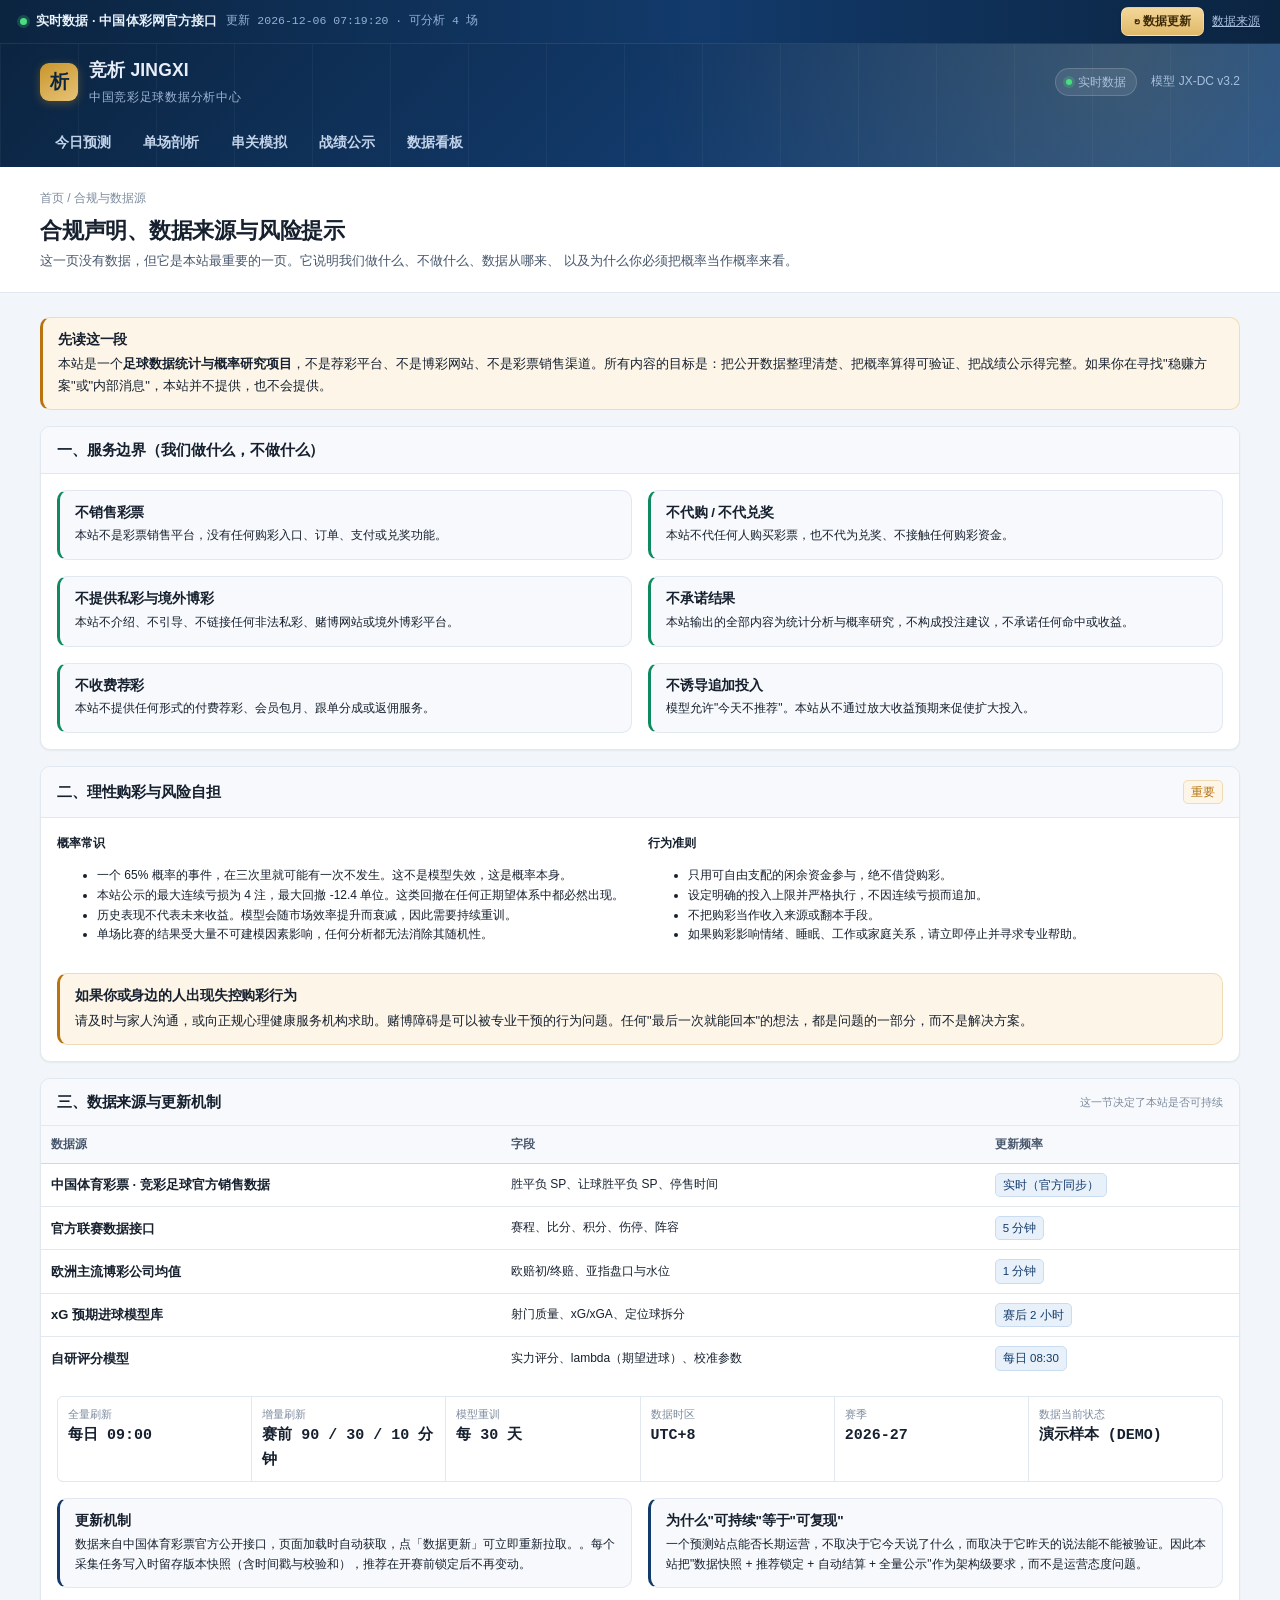
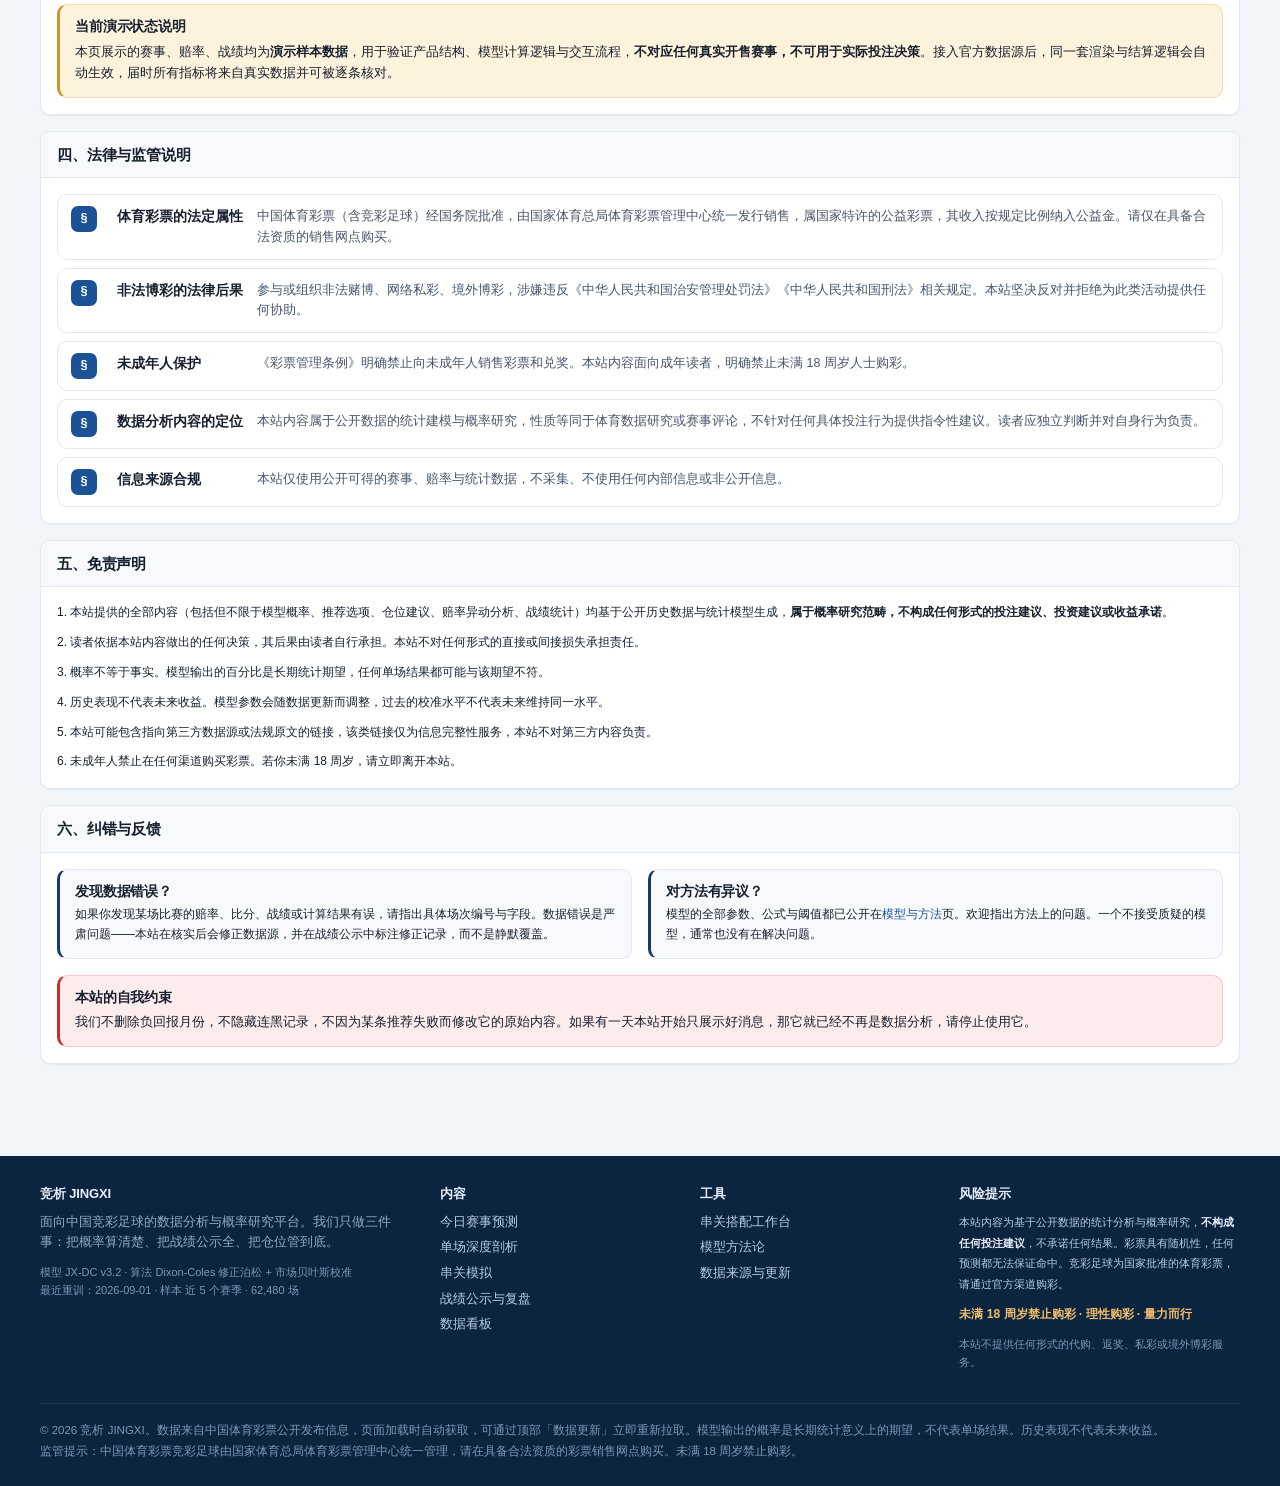
==== compliance.html @ ffd5cdde "串关模拟：三个双玩法组合的关数写进选项名，口径更直观 - 选项名改为「胜平负+让球（2 串 1）」「胜平负+总进球（3 串 1）」「让球+总进球（3 串 1）」，   选项本身即可看出搭配结果；构成规" ====
<!DOCTYPE html>
<html lang="zh-CN">
<head>
<meta charset="utf-8">
<meta name="viewport" content="width=device-width, initial-scale=1">
<title>合规声明 · 数据来源 · 理性购彩 | 竞析 JINGXI</title>
<meta name="description" content="竞析 JINGXI 合规声明：本站不销售彩票、不代购、不返奖、不收费荐彩、不链接任何私彩与境外博彩平台。含服务边界、数据来源与更新机制、理性购彩提示、未成年人保护与免责声明。">
<link rel="stylesheet" href="assets/css/main.css?v=2026094002">
</head>
<body data-page="law">

<div class="pagehead"><div class="wrap">
  <div class="crumb">首页 / 合规与数据源</div>
  <h1>合规声明、数据来源与风险提示</h1>
  <div class="sub">
    这一页没有数据，但它是本站最重要的一页。它说明我们做什么、不做什么、数据从哪来、
    以及为什么你必须把概率当作概率来看。
  </div>
</div></div>

<main><div class="wrap" id="law-body"></div></main>

<script src="assets/js/data.js?v=2026094002"></script>
<script src="assets/js/core.js?v=2026094002"></script>
<script src="assets/js/datasource.js?v=2026094002"></script>
<script src="assets/js/parlay.js?v=2026094002"></script>
<script src="assets/js/app.js?v=2026094002"></script>
<script src="assets/js/pages-law.js?v=2026094002"></script>
<script src="assets/js/boot.js?v=2026094002"></script>
</body>
</html>
---- assets/css/main.css ----
/* ==========================================================================
   竞析 JINGXI · 中国竞彩足球数据分析中心
   设计系统 v1.0  |  数据密集型排版，竞赛级可读性
   ========================================================================== */

/* ---------- 1. 设计令牌 ---------- */
:root {
  /* 品牌 */
  --brand: #123a6b;
  --brand-2: #1b5296;
  --brand-ink: #0b2440;
  --accent: #c8952c;          /* 金：权威/重点 */
  --accent-soft: #fdf3dc;

  /* 语义：竞彩胜平负（胜=红 / 平=蓝 / 负=绿） */
  --win: #cf2b2b;
  --win-soft: #fdecec;
  --draw: #2f6fd0;
  --draw-soft: #eaf1fd;
  --lose: #0f8a5f;
  --lose-soft: #e7f6f0;

  /* 中性 */
  --bg: #f2f5f9;
  --panel: #ffffff;
  --panel-2: #f7f9fc;
  --line: #e2e8f0;
  --line-2: #cfd8e3;
  --ink: #16202e;
  --ink-2: #47566b;
  --ink-3: #7d8b9e;

  /* 状态 */
  --up: #cf2b2b;      /* 升盘 / 上涨 */
  --down: #0f8a5f;    /* 降盘 / 下跌 */
  --warn: #b8730f;
  --warn-soft: #fdf6e8;

  /* 尺寸 */
  --r-sm: 6px;
  --r: 10px;
  --r-lg: 14px;
  --sh-1: 0 1px 2px rgba(16, 32, 56, .06);
  --sh-2: 0 4px 16px rgba(16, 32, 56, .08);
  --sh-3: 0 12px 36px rgba(16, 32, 56, .12);
  --maxw: 1240px;

  --sans: -apple-system, BlinkMacSystemFont, "PingFang SC", "Hiragino Sans GB",
          "Microsoft YaHei", "Source Han Sans SC", "Noto Sans CJK SC", sans-serif;
  --mono: ui-monospace, "SF Mono", "JetBrains Mono", Menlo, Consolas, monospace;
}

/* ---------- 2. 基础 ---------- */
* { box-sizing: border-box; }
html { -webkit-text-size-adjust: 100%; scroll-behavior: smooth; }
body {
  margin: 0;
  font-family: var(--sans);
  font-size: 14px;
  line-height: 1.65;
  color: var(--ink);
  background: var(--bg);
  -webkit-font-smoothing: antialiased;
}
a { color: var(--brand-2); text-decoration: none; }
a:hover { text-decoration: underline; }
h1, h2, h3, h4 { margin: 0; font-weight: 700; line-height: 1.3; letter-spacing: -.01em; }
p { margin: 0 0 10px; }
img { max-width: 100%; }
table { border-collapse: collapse; width: 100%; }

.num, .odds, td.num, .tabular {
  font-family: var(--mono);
  font-variant-numeric: tabular-nums;
  letter-spacing: -.02em;
}

.wrap { max-width: var(--maxw); margin: 0 auto; padding: 0 20px; }
.hide { display: none !important; }
.muted { color: var(--ink-3); }
.small { font-size: 12px; }
.tiny { font-size: 11px; }
.nowrap { white-space: nowrap; }
.center { text-align: center; }
.right { text-align: right; }
.mt0 { margin-top: 0; } .mb0 { margin-bottom: 0; }
.mb8 { margin-bottom: 8px; } .mb16 { margin-bottom: 16px; } .mb24 { margin-bottom: 24px; }
.mt16 { margin-top: 16px; } .mt24 { margin-top: 24px; } .mt32 { margin-top: 32px; }
.gap8 { gap: 8px; } .gap12 { gap: 12px; } .gap16 { gap: 16px; }
.row { display: flex; align-items: center; }
.row.wrapx { flex-wrap: wrap; }
.between { justify-content: space-between; }
.grow { flex: 1; }

/* ---------- 3. 演示数据横幅 ---------- */
.demobar {
  background: linear-gradient(90deg, #7a4a00, #b8730f 40%, #7a4a00);
  color: #fff5e0;
  font-size: 12.5px;
  padding: 7px 0;
  text-align: center;
  letter-spacing: .01em;
}
.demobar b { color: #ffe6ad; }
.demobar::before { content: "⚠ "; }

/* ---------- 4. 顶栏 ---------- */
.topbar {
  background: linear-gradient(135deg, #0b2440 0%, #123a6b 55%, #1b5296 100%);
  color: #e8eefa;
  position: relative;
  overflow: hidden;
}
.topbar::after {
  content: "";
  position: absolute; inset: 0;
  background-image:
    radial-gradient(circle at 88% 15%, rgba(200,149,44,.20) 0, transparent 42%),
    repeating-linear-gradient(90deg, rgba(255,255,255,.045) 0 1px, transparent 1px 78px);
  pointer-events: none;
}
.topbar-in { position: relative; z-index: 1; }
.topbar-top {
  display: flex; align-items: center; justify-content: space-between;
  gap: 16px; padding: 12px 0;
}
.brand { display: flex; align-items: center; gap: 11px; }
.brand-mark {
  width: 38px; height: 38px; border-radius: 9px; flex: none;
  background: linear-gradient(150deg, #c8952c, #e8c477);
  color: #0b2440; display: grid; place-items: center;
  font-weight: 800; font-size: 19px; letter-spacing: -.04em;
  box-shadow: 0 2px 10px rgba(200,149,44,.35);
}
.brand-txt strong { font-size: 17.5px; font-weight: 800; letter-spacing: .01em; display: block; }
.brand-txt span { font-size: 11.5px; color: #9db4d4; letter-spacing: .06em; }
.topbar-meta { display: flex; align-items: center; gap: 14px; font-size: 12px; color: #a9c0dd; }
.pill-live {
  display: inline-flex; align-items: center; gap: 6px;
  background: rgba(255,255,255,.09); border: 1px solid rgba(255,255,255,.16);
  padding: 4px 10px; border-radius: 20px; font-size: 11.5px;
}
.dot-live { width: 6px; height: 6px; border-radius: 50%; background: #4ade80; box-shadow: 0 0 0 3px rgba(74,222,128,.22); }
.pill-demo { background: rgba(200,149,44,.2); border-color: rgba(200,149,44,.45); color: #f3d79a; }

/* 主导航 */
.nav { display: flex; gap: 2px; overflow-x: auto; scrollbar-width: none; }
.nav::-webkit-scrollbar { display: none; }
.nav a {
  color: #c3d4ea; padding: 11px 15px; font-size: 14px; font-weight: 600;
  border-bottom: 2.5px solid transparent; white-space: nowrap; text-decoration: none;
  transition: color .15s, border-color .15s;
}
.nav a:hover { color: #fff; text-decoration: none; }
.nav a.on { color: #fff; border-bottom-color: var(--accent); }
.nav .nav-key { font-size: 10px; color: #8fa8c8; margin-left: 5px; font-weight: 500; }

/* ---------- 5. 页面标题区 ---------- */
.pagehead { background: var(--panel); border-bottom: 1px solid var(--line); padding: 22px 0 20px; }
.pagehead h1 { font-size: 22px; }
.pagehead .sub { color: var(--ink-2); font-size: 13px; margin-top: 5px; max-width: 860px; }
.crumb { font-size: 12px; color: var(--ink-3); margin-bottom: 8px; }
.crumb a { color: var(--ink-3); }

main { padding: 24px 0 56px; }

/* ---------- 6. 指标卡 ---------- */
.kpis { display: grid; grid-template-columns: repeat(auto-fit, minmax(168px, 1fr)); gap: 12px; }
.kpi {
  background: var(--panel); border: 1px solid var(--line); border-radius: var(--r);
  padding: 14px 16px; box-shadow: var(--sh-1); position: relative; overflow: hidden;
}
.kpi::before { content: ""; position: absolute; left: 0; top: 0; bottom: 0; width: 3px; background: var(--brand); opacity: .85; }
.kpi.k-win::before { background: var(--win); }
.kpi.k-draw::before { background: var(--draw); }
.kpi.k-lose::before { background: var(--lose); }
.kpi.k-gold::before { background: var(--accent); }
.kpi .k-lab { font-size: 12px; color: var(--ink-3); display: flex; align-items: center; gap: 5px; }
.kpi .k-val { font-size: 25px; font-weight: 800; font-family: var(--mono); margin-top: 3px; letter-spacing: -.03em; }
.kpi .k-val small { font-size: 13px; font-weight: 600; color: var(--ink-2); margin-left: 2px; }
.kpi .k-sub { font-size: 11.5px; color: var(--ink-3); margin-top: 2px; }
.pos { color: var(--win); } .neg { color: var(--lose); }

/* ---------- 7. 卡片 / 面板 ---------- */
.card {
  background: var(--panel); border: 1px solid var(--line); border-radius: var(--r);
  box-shadow: var(--sh-1); margin-bottom: 16px; overflow: hidden;
}
.card-h {
  display: flex; align-items: center; justify-content: space-between; gap: 12px;
  padding: 13px 16px; border-bottom: 1px solid var(--line); background: var(--panel-2);
}
.card-h h2, .card-h h3 { font-size: 15px; display: flex; align-items: center; gap: 8px; }
.card-h .hint { font-size: 12px; color: var(--ink-3); font-weight: 400; }
.card-b { padding: 16px; }
.card-b.tight { padding: 10px 12px; }
.card-b.flush { padding: 0; }

.section-title { display: flex; align-items: baseline; gap: 10px; margin: 26px 0 12px; }
.section-title h2 { font-size: 17px; }
.section-title .desc { font-size: 12.5px; color: var(--ink-3); }

.grid-2 { display: grid; grid-template-columns: 1fr 1fr; gap: 16px; }
.grid-3 { display: grid; grid-template-columns: repeat(3, 1fr); gap: 16px; }
.grid-side { display: grid; grid-template-columns: minmax(0, 1fr) 320px; gap: 16px; align-items: start; }

/* ---------- 8. 标签 / 徽章 ---------- */
.tag {
  display: inline-flex; align-items: center; gap: 4px;
  font-size: 11.5px; padding: 2px 7px; border-radius: 5px;
  background: var(--panel-2); border: 1px solid var(--line-2); color: var(--ink-2);
  white-space: nowrap; line-height: 1.6;
}
.tag.t-win { background: var(--win-soft); border-color: #f3c9c9; color: #a81f1f; }
.tag.t-draw { background: var(--draw-soft); border-color: #c6daf8; color: #22539f; }
.tag.t-lose { background: var(--lose-soft); border-color: #bfe6d8; color: #0a6b4a; }
.tag.t-gold { background: var(--accent-soft); border-color: #eed9a8; color: #8a6510; }
.tag.t-brand { background: #e8f0fa; border-color: #c9dcf2; color: #123a6b; }
.tag.t-warn { background: var(--warn-soft); border-color: #f0dcb4; color: var(--warn); }

.league-chip {
  display: inline-flex; align-items: center; font-size: 11.5px; font-weight: 700;
  padding: 2px 7px; border-radius: 4px; background: var(--brand); color: #fff; letter-spacing: .02em;
}
.league-chip.lv-2 { background: #1b5296; }
.league-chip.lv-3 { background: #4a6b8f; }
.league-chip.lv-4 { background: #7d8b9e; }
.no-chip {
  font-family: var(--mono); font-size: 11.5px; font-weight: 700; color: var(--brand);
  background: #e8f0fa; border: 1px solid #cddff3; padding: 1px 6px; border-radius: 4px;
}

/* 近期战绩 W/D/L 方块 */
.form-row { display: inline-flex; gap: 3px; }
.form-dot {
  width: 17px; height: 17px; border-radius: 4px; display: grid; place-items: center;
  font-size: 10.5px; font-weight: 800; color: #fff; font-family: var(--mono);
}
.form-dot.w { background: var(--win); }
.form-dot.d { background: #98a6b8; }
.form-dot.l { background: var(--lose); }

/* 信心星级 */
.stars { display: inline-flex; gap: 2px; align-items: center; }
.star { width: 12px; height: 12px; }
.star.on { fill: var(--accent); }
.star.off { fill: #d8e0ea; }

/* ---------- 9. 概率条 ---------- */
.pbar { display: flex; height: 8px; border-radius: 5px; overflow: hidden; background: var(--line); }
.pbar > i { display: block; height: 100%; }
.pbar .p-w { background: var(--win); }
.pbar .p-d { background: var(--draw); }
.pbar .p-l { background: var(--lose); }
.pbar-legend { display: flex; justify-content: space-between; font-size: 11.5px; margin-top: 5px; }
.pbar-legend b { font-family: var(--mono); font-weight: 700; }
.legend-w { color: var(--win); } .legend-d { color: var(--draw); } .legend-l { color: var(--lose); }

/* 三段概率（挂盘式） */
.tri { display: grid; grid-template-columns: repeat(3, 1fr); gap: 1px; background: var(--line); border: 1px solid var(--line); border-radius: var(--r-sm); overflow: hidden; }
.tri > div { background: var(--panel); padding: 7px 8px; text-align: center; }
.tri .t-lab { font-size: 11px; color: var(--ink-3); }
.tri .t-val { font-family: var(--mono); font-size: 16px; font-weight: 700; margin-top: 1px; }
.tri .t-odds { font-family: var(--mono); font-size: 11.5px; color: var(--ink-3); }
.tri .c-w { color: var(--win); } .tri .c-d { color: var(--draw); } .tri .c-l { color: var(--lose); }
.tri > div.hl { background: var(--accent-soft); }
.tri > div.hl .t-lab { color: #8a6510; font-weight: 700; }

/* ---------- 10. 赛事列表行 ---------- */
.match-list { display: flex; flex-direction: column; }
.mrow {
  display: grid;
  grid-template-columns: 92px minmax(0, 1fr) 210px 190px 108px;
  gap: 14px; align-items: center;
  padding: 13px 16px; border-bottom: 1px solid var(--line);
  transition: background .14s; position: relative;
}
.mrow:last-child { border-bottom: 0; }
.mrow:hover { background: #f8fbfe; }
.mrow::before {
  content: ""; position: absolute; left: 0; top: 0; bottom: 0; width: 0;
  background: var(--brand); transition: width .14s;
}
.mrow:hover::before { width: 3px; }
.m-meta { display: flex; flex-direction: column; gap: 4px; }
.m-time { font-family: var(--mono); font-size: 12.5px; color: var(--ink-2); font-weight: 600; }
.m-teams { min-width: 0; }
.m-team { display: flex; align-items: center; gap: 7px; }
.m-team .tname { font-size: 14.5px; font-weight: 700; }
.m-team .trank { font-size: 11px; color: var(--ink-3); font-family: var(--mono); }
.m-team .badge-h { font-size: 10px; padding: 0 4px; border-radius: 3px; background: #eef2f7; color: var(--ink-3); }
.m-vs { font-size: 11px; color: var(--ink-3); padding-left: 2px; }
.m-hint { font-size: 11.5px; color: var(--ink-3); margin-top: 3px; }
.m-prob { display: flex; flex-direction: column; gap: 5px; }
.m-prob .lab { font-size: 11px; color: var(--ink-3); display: flex; justify-content: space-between; }
.m-odds { display: grid; grid-template-columns: repeat(3, 1fr); gap: 5px; }
.m-odds div {
  border: 1px solid var(--line); border-radius: var(--r-sm); padding: 4px 2px; text-align: center;
  background: var(--panel-2);
}
.m-odds .o-l { font-size: 10.5px; color: var(--ink-3); }
.m-odds .o-v { font-family: var(--mono); font-size: 13.5px; font-weight: 700; }
.m-odds .sel-w { border-color: #e9b3b3; background: var(--win-soft); }
.m-odds .sel-d { border-color: #bcd3f5; background: var(--draw-soft); }
.m-odds .sel-l { border-color: #b3ddcd; background: var(--lose-soft); }
.m-side { text-align: right; display: flex; flex-direction: column; align-items: flex-end; gap: 5px; }

/* 各玩法推荐条（今日预测清单，跨整行） */
.m-recs {
  grid-column: 1 / -1;
  display: flex; flex-wrap: wrap; gap: 6px 14px; align-items: center;
  padding-top: 9px; margin-top: 1px; border-top: 1px dashed var(--line);
}
.m-recs .rc-g { display: inline-flex; align-items: center; gap: 5px; }
.m-recs .rc-p {
  font-size: 10.5px; font-weight: 700; color: var(--brand);
  background: var(--accent-soft); border-radius: 3px; padding: 2px 6px; white-space: nowrap;
}
.m-recs .rc-i {
  font-size: 12px; font-weight: 600; color: var(--ink);
  border: 1px solid var(--line); border-radius: 3px; padding: 2px 7px;
  background: var(--panel-2); white-space: nowrap; cursor: default;
}
.m-recs .rc-i b { color: var(--win); font-family: var(--mono); font-weight: 700; margin-left: 3px; }

/* 推荐徽章 */
.pick-badge {
  display: inline-flex; flex-direction: column; align-items: flex-end; gap: 2px;
}
.pick-badge .p-main { font-size: 15px; font-weight: 800; font-family: var(--mono); }
.pick-badge .p-sp { font-size: 11.5px; color: var(--ink-3); font-family: var(--mono); }

/* ---------- 11. 表格 ---------- */
.tbl { width: 100%; font-size: 13px; }
.tbl th {
  text-align: left; font-size: 11.5px; font-weight: 700; color: var(--ink-2);
  background: var(--panel-2); padding: 9px 10px; border-bottom: 1px solid var(--line-2);
  white-space: nowrap;
}
.tbl td { padding: 9px 10px; border-bottom: 1px solid var(--line); vertical-align: middle; }
.tbl tbody tr:hover { background: #f8fbfe; }
.tbl tbody tr:last-child td { border-bottom: 0; }
.tbl .num { text-align: right; }
.tbl-dense td, .tbl-dense th { padding: 6px 9px; }
.tbl th.sortable { cursor: pointer; user-select: none; }
.tbl th.sortable:hover { color: var(--brand); }

.hit { color: var(--win); font-weight: 700; }
.miss { color: var(--lose); font-weight: 700; }
.push { color: var(--ink-3); font-weight: 700; }

/* 表格滚动容器 */
.scrollx { overflow-x: auto; }
.scrollx::-webkit-scrollbar { height: 8px; }
.scrollx::-webkit-scrollbar-thumb { background: var(--line-2); border-radius: 4px; }

/* ---------- 12. 筛选 / Tab ---------- */
.toolbar {
  display: flex; flex-wrap: wrap; gap: 10px; align-items: center;
  padding: 12px 16px; background: var(--panel); border: 1px solid var(--line);
  border-radius: var(--r); box-shadow: var(--sh-1); margin-bottom: 14px;
}
.seg { display: inline-flex; background: var(--panel-2); border: 1px solid var(--line); border-radius: 8px; padding: 2px; }
.seg button {
  border: 0; background: transparent; font-family: inherit; font-size: 13px; font-weight: 600;
  color: var(--ink-2); padding: 6px 14px; border-radius: 6px; cursor: pointer; transition: all .14s;
}
.seg button:hover { color: var(--brand); }
.seg button.on { background: var(--brand); color: #fff; box-shadow: var(--sh-1); }
.seg.sm button { padding: 4px 10px; font-size: 12.5px; }

.chips { display: flex; flex-wrap: wrap; gap: 6px; }
.chip {
  font-size: 12.5px; padding: 5px 11px; border-radius: 20px; cursor: pointer;
  background: var(--panel); border: 1px solid var(--line-2); color: var(--ink-2);
  font-family: inherit; transition: all .14s;
}
.chip:hover { border-color: var(--brand-2); color: var(--brand); }
.chip.on { background: var(--brand); border-color: var(--brand); color: #fff; }
.chip sup { font-size: 10px; margin-left: 3px; opacity: .75; }

.field { display: flex; flex-direction: column; gap: 3px; }
.field label { font-size: 11.5px; color: var(--ink-3); }
select, input[type=text], input[type=search] {
  font-family: inherit; font-size: 13px; color: var(--ink);
  border: 1px solid var(--line-2); border-radius: 7px; padding: 6px 9px; background: var(--panel);
}
select:focus, input:focus { outline: 2px solid #d4e4f7; border-color: var(--brand-2); }

/* 页内 Tab */
.tabs { display: flex; gap: 4px; border-bottom: 1px solid var(--line); overflow-x: auto; }
.tabs button {
  border: 0; background: transparent; font-family: inherit; font-size: 13.5px; font-weight: 600;
  color: var(--ink-2); padding: 10px 14px; cursor: pointer; white-space: nowrap;
  border-bottom: 2.5px solid transparent; margin-bottom: -1px;
}
.tabs button:hover { color: var(--brand); }
.tabs button.on { color: var(--brand); border-bottom-color: var(--brand); }

/* ---------- 13. 图表容器 ---------- */
.chart { width: 100%; display: block; }
.chart-legend { display: flex; flex-wrap: wrap; gap: 12px; font-size: 11.5px; color: var(--ink-2); margin-top: 8px; }
.chart-legend i { display: inline-block; width: 9px; height: 9px; border-radius: 2px; margin-right: 4px; }

.bar-h { display: flex; align-items: center; gap: 8px; font-size: 12.5px; margin-bottom: 6px; }
.bar-h .bh-lab { width: 88px; flex: none; color: var(--ink-2); }
.bar-h .bh-track { flex: 1; height: 16px; background: var(--panel-2); border-radius: 4px; overflow: hidden; }
.bar-h .bh-fill { height: 100%; border-radius: 4px; background: linear-gradient(90deg, var(--brand), var(--brand-2)); }
.bar-h .bh-val { width: 52px; text-align: right; font-family: var(--mono); font-weight: 700; }

/* 泊松热力图 */
.heat { display: grid; gap: 3px; }
.heat-cell { aspect-ratio: 1; display: grid; place-items: center; border-radius: 4px; font-family: var(--mono); font-size: 10.5px; font-weight: 600; }
.heat-axis { display: grid; gap: 3px; font-size: 10.5px; color: var(--ink-3); font-family: var(--mono); }
.heat-axis > span { display: grid; place-items: center; }

/* 数据小格 */
.mini-grid { display: grid; grid-template-columns: repeat(auto-fit, minmax(96px, 1fr)); gap: 1px; background: var(--line); border: 1px solid var(--line); border-radius: var(--r-sm); overflow: hidden; }
.mini-grid > div { background: var(--panel); padding: 8px 10px; }
.mini-grid .mg-l { font-size: 11px; color: var(--ink-3); }
.mini-grid .mg-v { font-family: var(--mono); font-size: 15px; font-weight: 700; margin-top: 1px; }

/* 对比条（主客对比） */
.vs-bar { display: grid; grid-template-columns: 1fr 92px 1fr; align-items: center; gap: 8px; margin-bottom: 9px; }
.vs-bar .vb-l, .vs-bar .vb-r { height: 20px; border-radius: 4px; position: relative; overflow: hidden; background: var(--panel-2); }
.vs-bar .vb-f { height: 100%; }
.vs-bar .vb-l .vb-f { background: linear-gradient(90deg, rgba(18,58,107,.35), var(--brand)); float: right; }
.vs-bar .vb-r .vb-f { background: linear-gradient(90deg, #b8552c, #d97b3f); }
.vs-bar .vb-c { text-align: center; font-size: 11.5px; color: var(--ink-3); }
.vs-bar .vb-c b { display: block; font-family: var(--mono); font-size: 12.5px; color: var(--ink); }

/* ---------- 14. 结论卡 / 提示 ---------- */
.callout {
  border-radius: var(--r); padding: 13px 15px; font-size: 13px;
  background: var(--panel-2); border: 1px solid var(--line); border-left: 3px solid var(--brand);
}
.callout.c-gold { background: var(--accent-soft); border-color: #f0dcb4; border-left-color: var(--accent); }
.callout.c-warn { background: var(--warn-soft); border-color: #f0dcb4; border-left-color: var(--warn); }
.callout.c-win { background: var(--win-soft); border-color: #f3c9c9; border-left-color: var(--win); }
.callout h4 { font-size: 13.5px; margin-bottom: 5px; }
.callout ul { margin: 6px 0 0; padding-left: 18px; }
.callout li { margin-bottom: 3px; }

/* ---------- 15. 模型漏斗 ---------- */
.flow { display: grid; gap: 8px; }
.flow-step {
  display: grid; grid-template-columns: 34px 128px minmax(0, 1fr); gap: 12px; align-items: start;
  background: var(--panel); border: 1px solid var(--line); border-radius: var(--r);
  padding: 11px 13px; position: relative;
}
.flow-step .fs-n {
  width: 26px; height: 26px; border-radius: 7px; background: var(--brand); color: #fff;
  display: grid; place-items: center; font-family: var(--mono); font-weight: 700; font-size: 12.5px;
}
.flow-step .fs-t { font-weight: 700; font-size: 13.5px; }
.flow-step .fs-d { font-size: 12.5px; color: var(--ink-2); }
.flow-step .fs-k { font-family: var(--mono); font-size: 11.5px; color: var(--ink-3); margin-top: 3px; }

.formula {
  font-family: var(--mono); font-size: 13px; background: #0f2137; color: #d9e6f7;
  border-radius: var(--r-sm); padding: 12px 14px; overflow-x: auto; line-height: 2;
}
.formula .v { color: #7fd1b0; } .formula .c { color: #8fa8c8; }

/* ---------- 16. 页脚 ---------- */
footer { background: #0b2440; color: #93a9c6; font-size: 12.5px; padding: 30px 0 24px; margin-top: 20px; }
footer a { color: #b8cbe4; }
.foot-grid { display: grid; grid-template-columns: 1.6fr 1fr 1fr 1.2fr; gap: 26px; }
footer h4 { color: #e8eefa; font-size: 13px; margin-bottom: 9px; }
footer ul { list-style: none; margin: 0; padding: 0; }
footer li { margin-bottom: 5px; }
.foot-note { border-top: 1px solid rgba(255,255,255,.1); margin-top: 22px; padding-top: 16px; font-size: 11.5px; color: #7f96b4; line-height: 1.8; }
.foot-warn { color: #f0bd6a; font-weight: 700; }

/* ---------- 17. 响应式 ---------- */
@media (max-width: 1080px) {
  .grid-side { grid-template-columns: 1fr; }
  .mrow { grid-template-columns: 84px minmax(0, 1fr) 180px 100px; }
  .mrow .m-odds { display: none; }
  .foot-grid { grid-template-columns: 1fr 1fr; }
}
@media (max-width: 820px) {
  .grid-2, .grid-3 { grid-template-columns: 1fr; }
  .mrow { grid-template-columns: 78px minmax(0, 1fr) 96px; gap: 10px; padding: 12px; }
  .mrow .m-prob { display: none; }
  main { padding: 16px 0 40px; }
  .wrap { padding: 0 14px; }
  .topbar-meta .hide-sm { display: none; }
  .kpi .k-val { font-size: 22px; }
  .flow-step { grid-template-columns: 30px minmax(0, 1fr); }
  .flow-step .fs-d { grid-column: 2; }
}
@media print { .topbar, .demobar, footer, .toolbar { display: none; } }

/* ---------- 18. 数据状态条（取代原演示横幅） ---------- */
.statusbar {
  background: linear-gradient(90deg, #0b2440, #123a6b 55%, #0b2440);
  color: #cfe0f5; font-size: 12.5px;
  border-bottom: 1px solid rgba(255,255,255,.08);
}
.statusbar.is-demo { background: linear-gradient(90deg, #5c3a00, #8a5a0c 55%, #5c3a00); color: #ffe9bf; }
.statusbar.is-busy { background: linear-gradient(90deg, #123a6b, #1b5296 55%, #123a6b); }
.sb-in { display: flex; align-items: center; gap: 12px; padding: 7px 0; min-height: 34px; }
.sb-left { display: flex; align-items: center; gap: 9px; flex-wrap: wrap; min-width: 0; }
.sb-right { margin-left: auto; display: flex; align-items: center; gap: 8px; flex: none; }
.sb-dot { width: 7px; height: 7px; border-radius: 50%; background: #4ade80; box-shadow: 0 0 0 3px rgba(74,222,128,.2); flex: none; }
.statusbar.is-demo .sb-dot { background: #f0bd6a; box-shadow: 0 0 0 3px rgba(240,189,106,.22); }
.statusbar.is-busy .sb-dot { background: #7fb3f0; animation: sbdot .9s infinite; }
@keyframes sbdot { 0%,100% { opacity: 1; } 50% { opacity: .25; } }
.sb-txt { font-weight: 700; color: #eaf2fc; letter-spacing: .01em; }
.statusbar.is-demo .sb-txt { color: #fff0d2; }
.sb-meta { color: #93b0d4; font-family: var(--mono); font-size: 11.5px; }
.statusbar.is-demo .sb-meta { color: #e6cfa4; }
.sb-msg { color: #bcd4f0; font-size: 11.5px; }
.sb-msg.err { color: #ffb4a8; }
.sb-msg.ok { color: #9ff0c4; }

.btn-refresh {
  font-family: inherit; font-size: 12px; font-weight: 700; cursor: pointer;
  display: inline-flex; align-items: center; gap: 5px;
  padding: 5px 12px; border-radius: 7px;
  background: linear-gradient(180deg, #f3d79a, #e0b969); color: #3d2a06;
  border: 1px solid rgba(255,255,255,.28); box-shadow: 0 1px 3px rgba(0,0,0,.22);
  transition: transform .12s, box-shadow .12s;
}
.btn-refresh:hover { transform: translateY(-1px); box-shadow: 0 3px 10px rgba(0,0,0,.28); }
.btn-refresh:active { transform: translateY(0); }
.btn-refresh[disabled] { opacity: .6; cursor: progress; transform: none; }
.statusbar.is-demo .btn-refresh { background: linear-gradient(180deg, #fff0d2, #f0c97e); }
.sb-link { color: #a9c0dd; font-size: 11.5px; text-decoration: underline; }
.sb-link:hover { color: #eaf2fc; }

/* 数据源未提供的字段占位 */
.na {
  display: inline-block; font-size: 11px; color: var(--ink-3);
  background: repeating-linear-gradient(45deg, #f4f7fa, #f4f7fa 5px, #eaeff5 5px, #eaeff5 10px);
  border: 1px dashed var(--line-2); border-radius: 4px; padding: 1px 7px;
}
.notice-strip {
  display: flex; align-items: flex-start; gap: 9px;
  background: #f2f7ff; border: 1px solid #d3e2f6; border-left: 3px solid var(--brand-2);
  border-radius: var(--r); padding: 11px 14px; font-size: 12.5px; color: var(--ink-2); margin-bottom: 16px;
}
.notice-strip b { color: var(--brand); }

/* ---------- 19. 串关 / 倍投 ---------- */
.plan-hi { background: #fff7e8 !important; }
.combo-leg { display: flex; align-items: center; gap: 6px; }
.pill-mode { font-family: var(--mono); font-size: 11.5px; }

/* ---------- 20. 打印/无障碍 ---------- */
:focus-visible { outline: 2px solid var(--brand-2); outline-offset: 2px; border-radius: 3px; }
.sr { position: absolute; width: 1px; height: 1px; overflow: hidden; clip: rect(0 0 0 0); }

@media (max-width: 820px) {
  .sb-in { flex-wrap: wrap; padding: 8px 0; }
  .sb-right { margin-left: 0; width: 100%; justify-content: space-between; }
  .sb-meta { font-size: 11px; }
  .btn-refresh { padding: 6px 14px; }
}

/* ============ 串关工作台 v2：当期编辑 / 锁定 / 参考期 ============ */
.btn-brand {
  appearance: none; border: 0; cursor: pointer;
  background: var(--accent); color: #fff;
  font: 600 13px/1 var(--sans, sans-serif);
  padding: 9px 16px; border-radius: 8px; letter-spacing: .02em;
}
.btn-brand:hover { filter: brightness(1.08); }
.btn-ghost {
  appearance: none; cursor: pointer;
  background: transparent; color: var(--muted, #5c6b80);
  border: 1px solid var(--line, #dbe3ec);
  font: 500 12.5px/1 var(--sans, sans-serif);
  padding: 8px 14px; border-radius: 8px;
}
.btn-ghost:hover { color: var(--ink, #16202e); border-color: var(--accent, #123a6b); }
.cell-input {
  width: 76px; padding: 4px 6px;
  border: 1px solid var(--accent, #123a6b); border-radius: 6px;
  font: 600 13px/1.4 var(--mono, monospace);
  color: var(--ink, #16202e); background: #fff;
  text-align: right;
}
.cell-input:focus { outline: 2px solid rgba(18, 58, 107, .18); }
input[type="checkbox"][data-leg] {
  width: 16px; height: 16px; accent-color: var(--accent, #123a6b);
  cursor: pointer; vertical-align: middle;
}

/* ============ parlay.html 双栏目切换（串关搭配 / 资金计划） ============ */
.ptabs { display: flex; gap: 10px; margin-bottom: 16px; }
.ptab {
  flex: 1; display: flex; flex-direction: column; align-items: center; gap: 3px;
  padding: 13px 16px; background: var(--panel); border: 1px solid var(--line);
  border-radius: 10px; cursor: pointer; font-family: inherit;
  transition: border-color .15s, background .15s, color .15s;
}
.ptab:hover { border-color: var(--brand); }
.ptab.on { background: var(--brand); border-color: var(--brand); color: #fff; box-shadow: var(--sh-1); }
.ptab-t { font-weight: 700; font-size: 15.5px; line-height: 1.2; }
.ptab-s { font-size: 12px; opacity: .72; }
@media (max-width: 640px) {
  .ptabs { flex-direction: column; }
  .ptab { flex-direction: row; justify-content: center; gap: 10px; padding: 10px 14px; }
}

/* ============ PNG 长图导出弹层（串关模拟 / 今日预测共用） ============ */
#sim-export-mask,
#home-export-mask {
  position: fixed; inset: 0; z-index: 999;
  background: rgba(11, 26, 44, .72);
  display: flex; align-items: center; justify-content: center;
  padding: 24px;
}
.sexp-box {
  background: var(--panel, #fff); border-radius: 14px;
  width: min(720px, 94vw); max-height: 92vh;
  display: flex; flex-direction: column; overflow: hidden;
  box-shadow: 0 18px 60px rgba(0, 0, 0, .35);
}
.sexp-bar {
  display: flex; align-items: center; justify-content: space-between; gap: 12px;
  padding: 14px 18px; border-bottom: 1px solid var(--line, #e2e8f0);
  flex-wrap: wrap;
}
.sexp-t { display: flex; flex-direction: column; gap: 3px; }
.sexp-t b { font-size: 15px; color: var(--ink, #16202e); }
.sexp-t span { font-size: 12px; color: var(--ink-3, #7d8b9e); }
.sexp-acts { display: flex; gap: 8px; align-items: center; }
.sexp-acts a { text-decoration: none; }
.sexp-scroll { overflow: auto; padding: 16px; text-align: center; }
.sexp-img {
  max-width: 100%; height: auto; border: 1px solid var(--line, #e2e8f0);
  border-radius: 8px; -webkit-touch-callout: default;
}
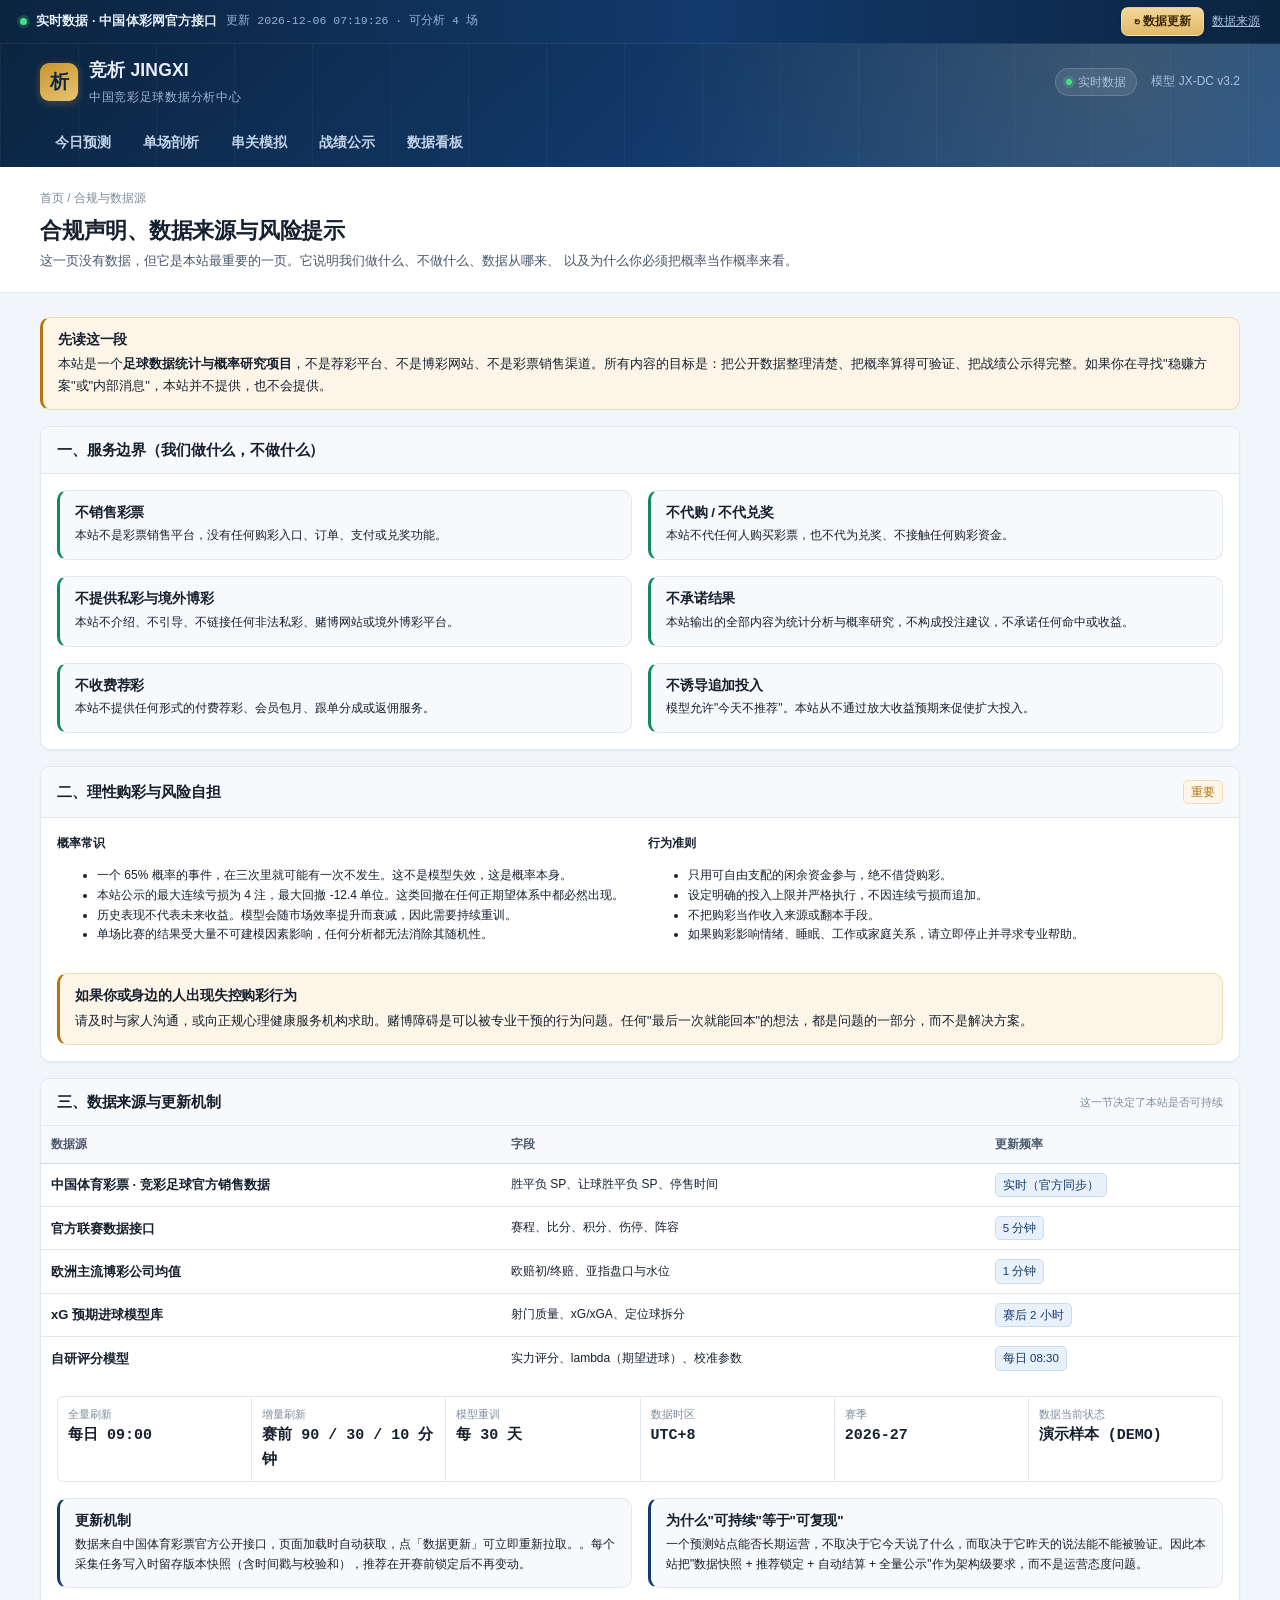
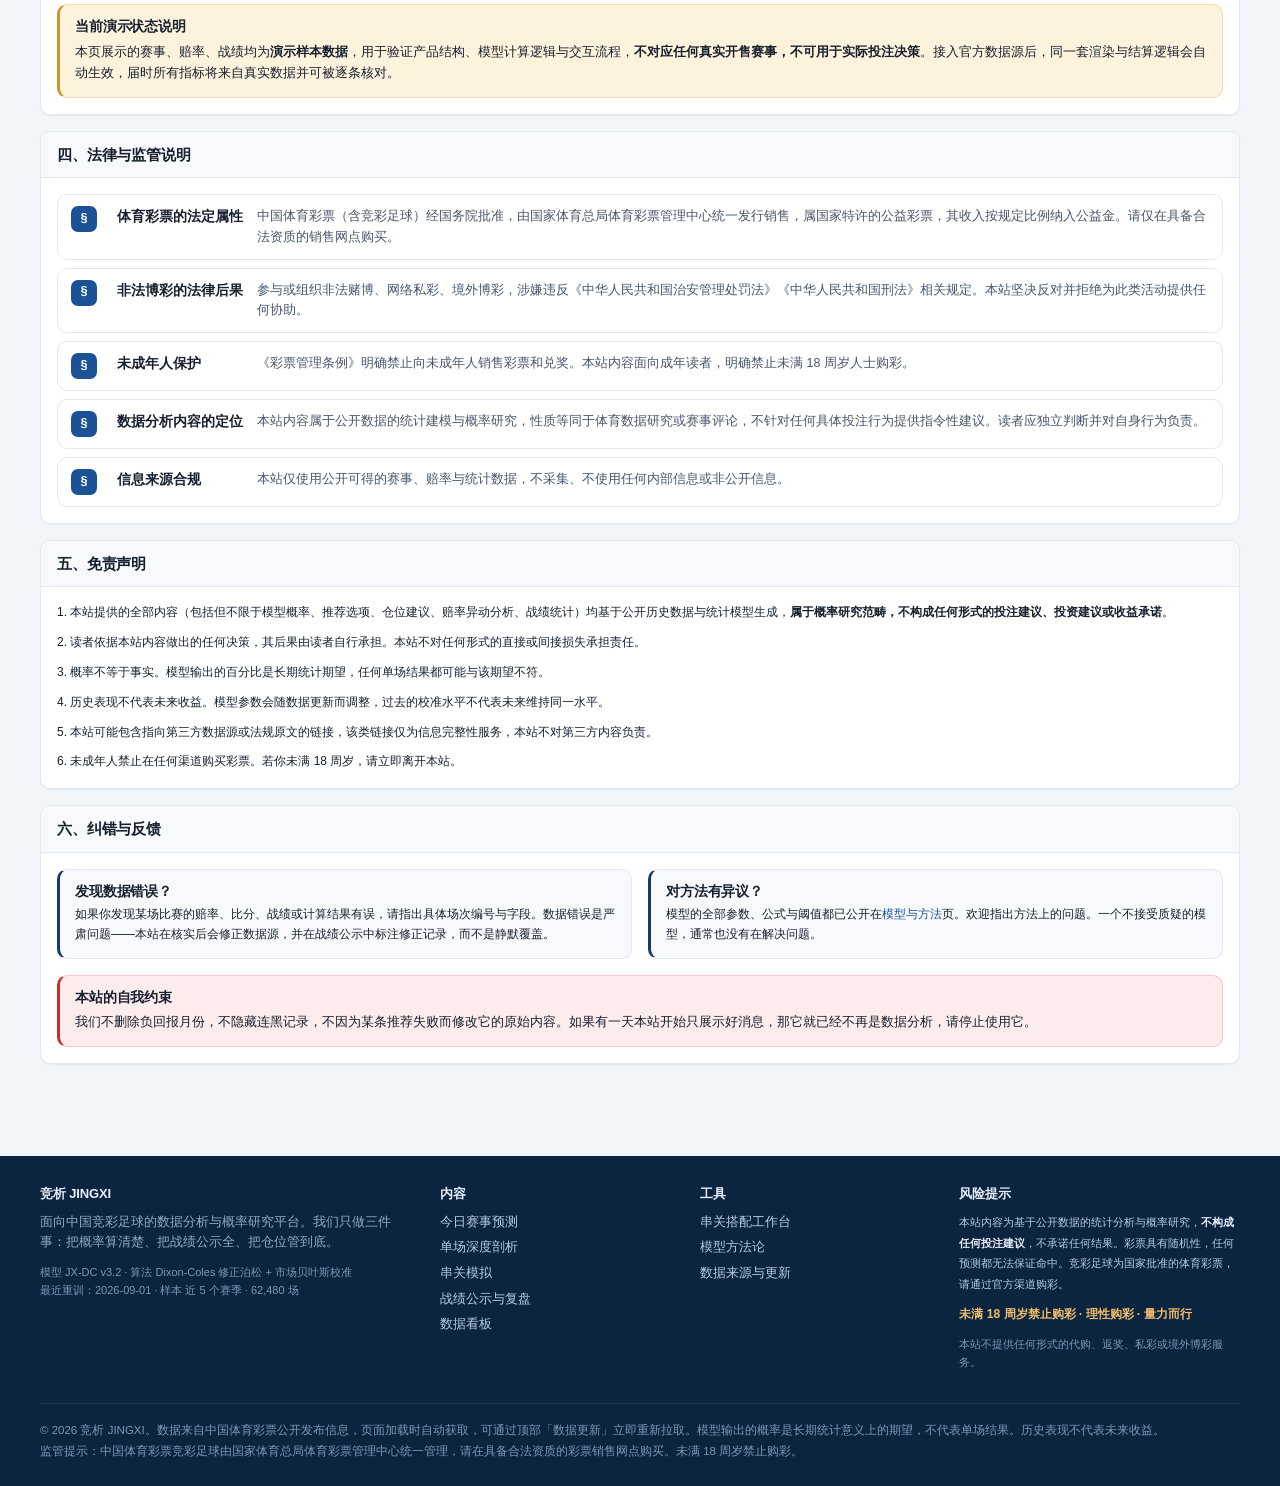
==== commit 59983c71: "回退串关模拟的两次改动，恢复 dc77591 的构成规则 用户反馈这两次改动是错的，要求恢复到改动前的状态。回退内容： - b35bb17 引入的「双玩法搭配按今日预测真实结果数自动定构成」通用规则（" ====
--- a/compliance.html
+++ b/compliance.html
@@ -5,7 +5,7 @@
 <meta name="viewport" content="width=device-width, initial-scale=1">
 <title>合规声明 · 数据来源 · 理性购彩 | 竞析 JINGXI</title>
 <meta name="description" content="竞析 JINGXI 合规声明：本站不销售彩票、不代购、不返奖、不收费荐彩、不链接任何私彩与境外博彩平台。含服务边界、数据来源与更新机制、理性购彩提示、未成年人保护与免责声明。">
-<link rel="stylesheet" href="assets/css/main.css?v=2026094002">
+<link rel="stylesheet" href="assets/css/main.css?v=2026094003">
 </head>
 <body data-page="law">
 
@@ -20,12 +20,12 @@
 
 <main><div class="wrap" id="law-body"></div></main>
 
-<script src="assets/js/data.js?v=2026094002"></script>
-<script src="assets/js/core.js?v=2026094002"></script>
-<script src="assets/js/datasource.js?v=2026094002"></script>
-<script src="assets/js/parlay.js?v=2026094002"></script>
-<script src="assets/js/app.js?v=2026094002"></script>
-<script src="assets/js/pages-law.js?v=2026094002"></script>
-<script src="assets/js/boot.js?v=2026094002"></script>
+<script src="assets/js/data.js?v=2026094003"></script>
+<script src="assets/js/core.js?v=2026094003"></script>
+<script src="assets/js/datasource.js?v=2026094003"></script>
+<script src="assets/js/parlay.js?v=2026094003"></script>
+<script src="assets/js/app.js?v=2026094003"></script>
+<script src="assets/js/pages-law.js?v=2026094003"></script>
+<script src="assets/js/boot.js?v=2026094003"></script>
 </body>
 </html>
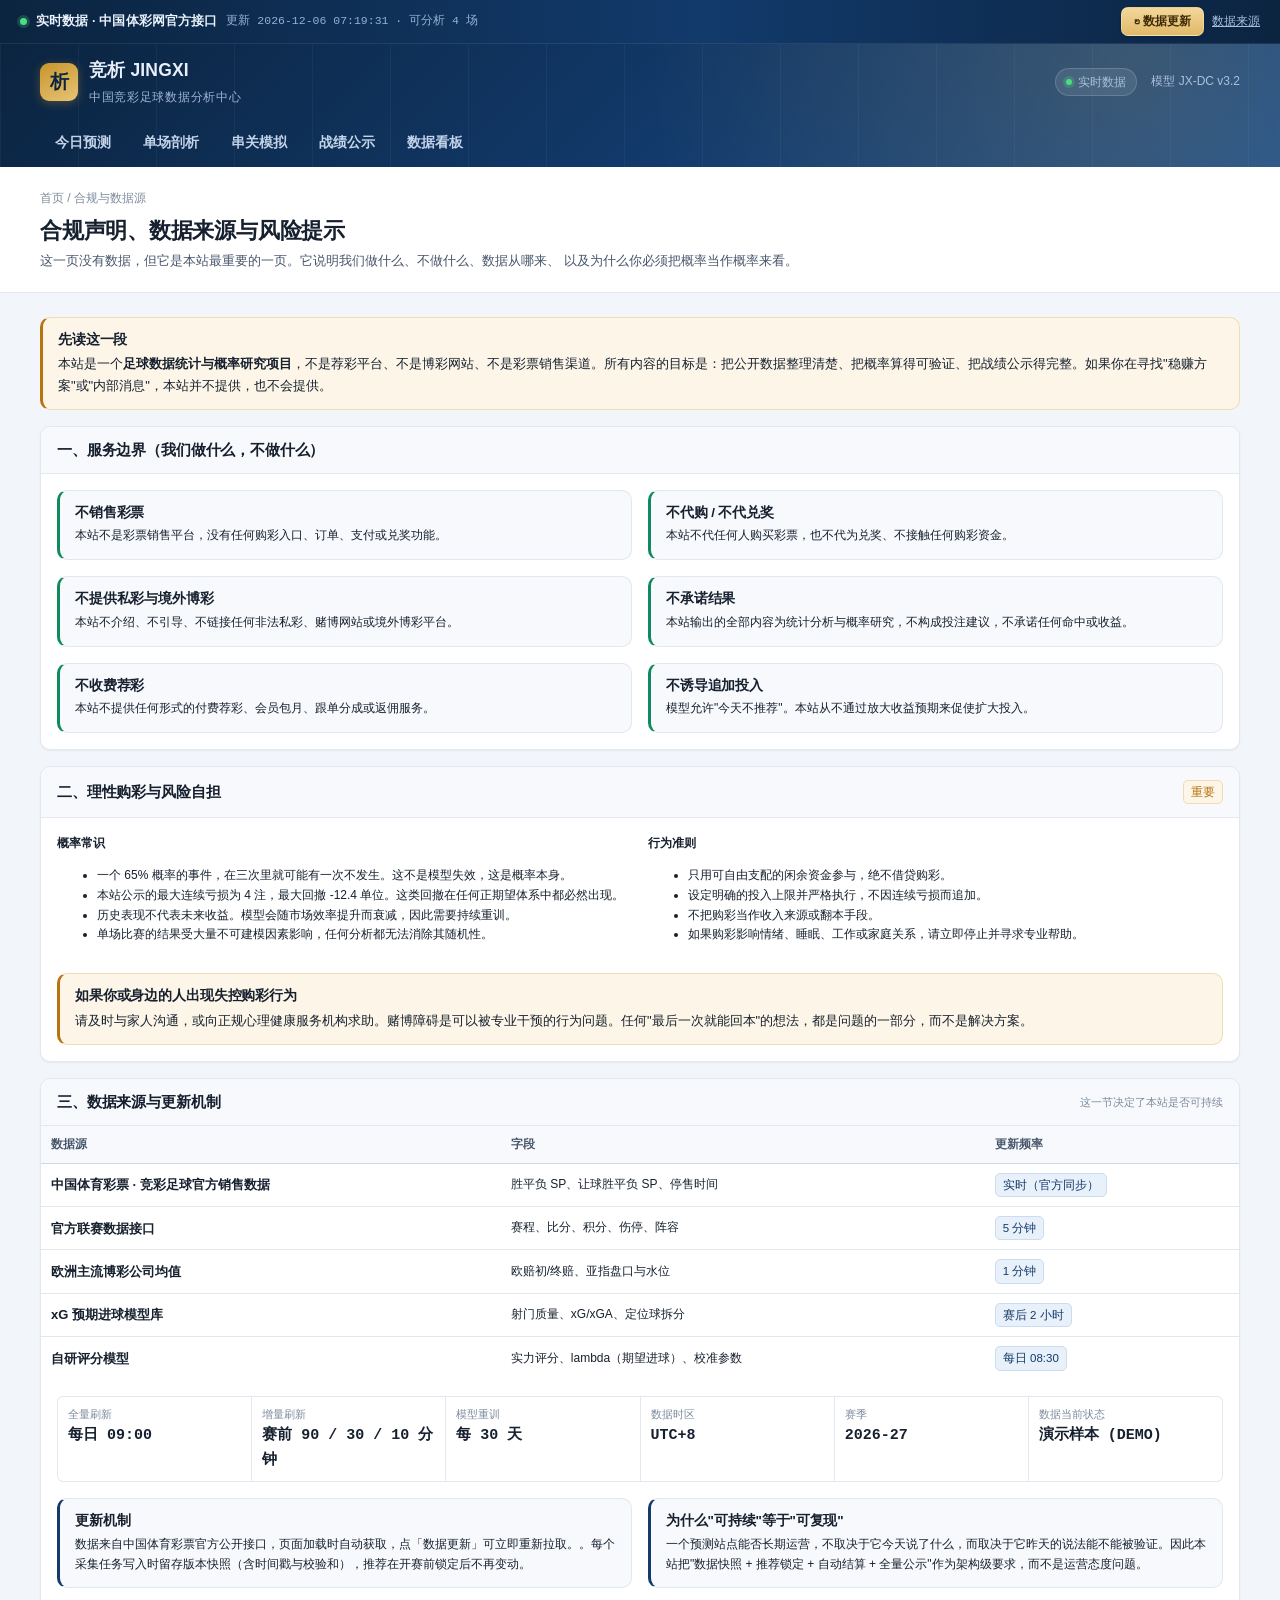
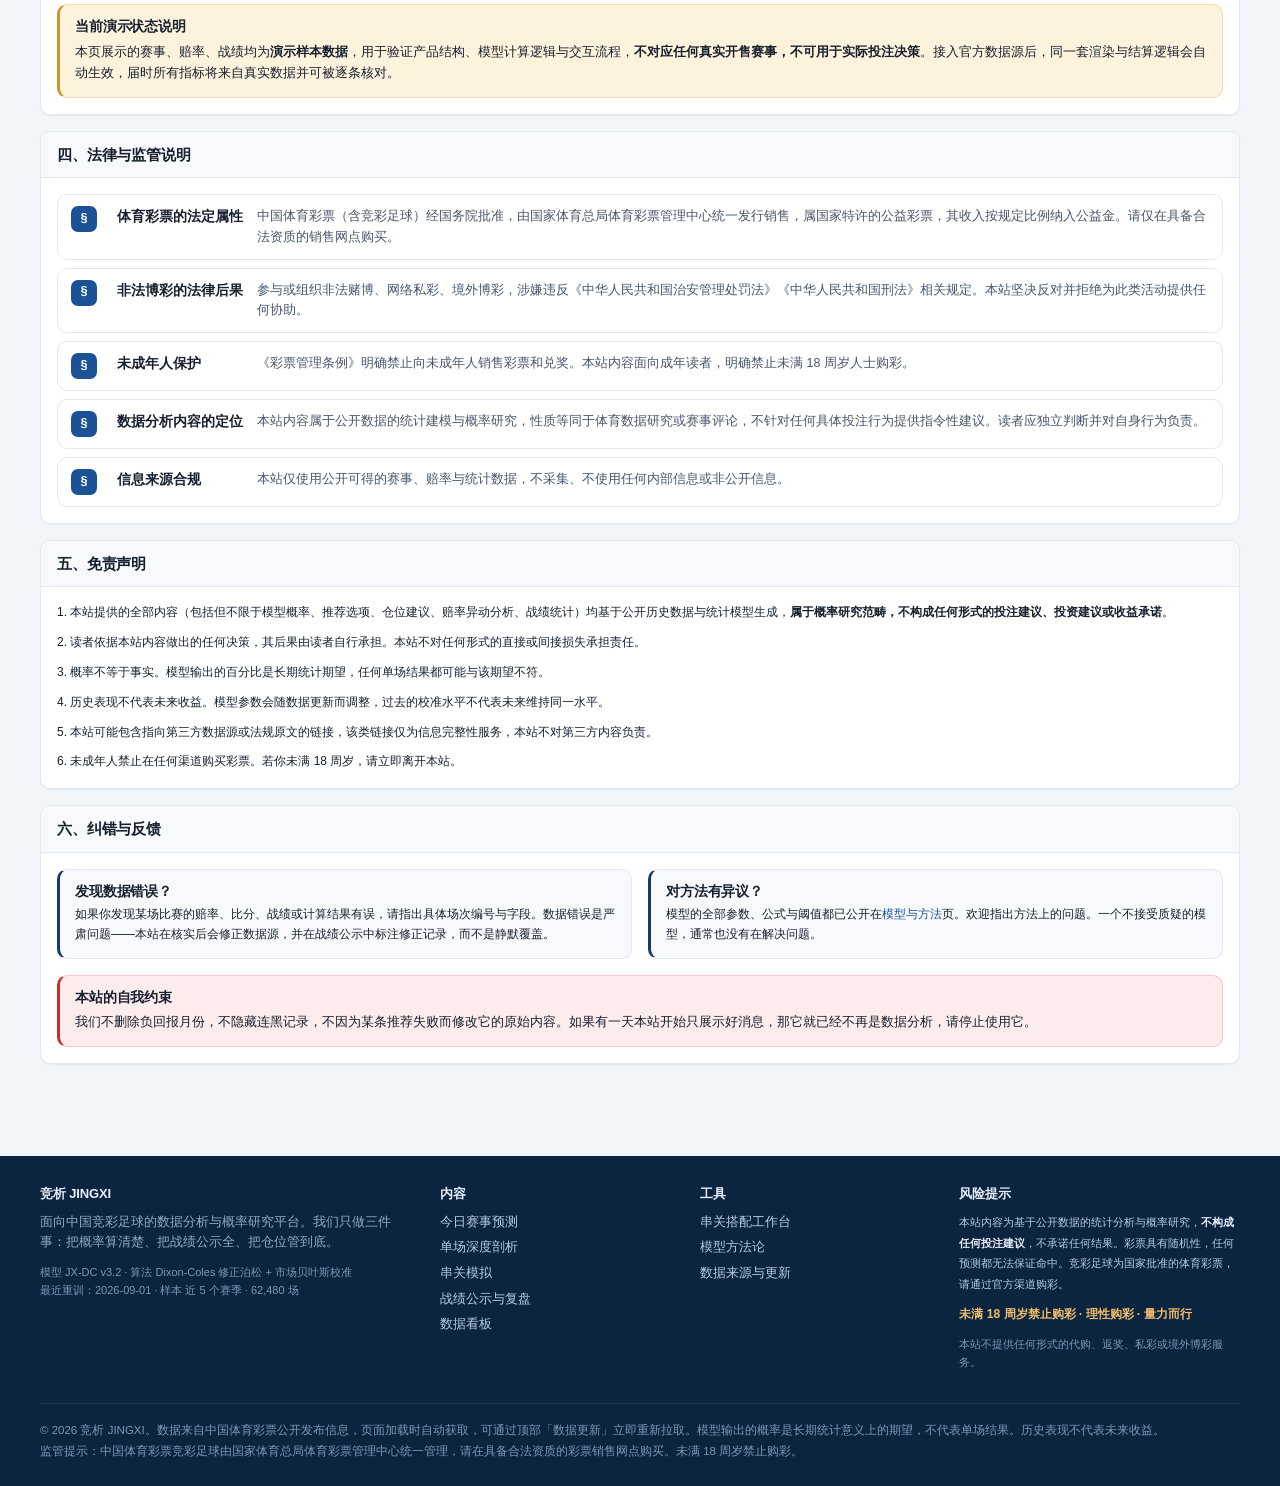
==== commit 302acacc: "串关模拟：三个双玩法组合统一配置，每注腿数按今日预测结果数定 需求：胜平负+总进球 / 让球+总进球 的组合逻辑与配置与其他选项一致， 唯一重点规则是「组合结果按今日预测的结果数搭配」—— 胜平负/让" ====
--- a/compliance.html
+++ b/compliance.html
@@ -5,7 +5,7 @@
 <meta name="viewport" content="width=device-width, initial-scale=1">
 <title>合规声明 · 数据来源 · 理性购彩 | 竞析 JINGXI</title>
 <meta name="description" content="竞析 JINGXI 合规声明：本站不销售彩票、不代购、不返奖、不收费荐彩、不链接任何私彩与境外博彩平台。含服务边界、数据来源与更新机制、理性购彩提示、未成年人保护与免责声明。">
-<link rel="stylesheet" href="assets/css/main.css?v=2026094003">
+<link rel="stylesheet" href="assets/css/main.css?v=2026094004">
 </head>
 <body data-page="law">
 
@@ -20,12 +20,12 @@
 
 <main><div class="wrap" id="law-body"></div></main>
 
-<script src="assets/js/data.js?v=2026094003"></script>
-<script src="assets/js/core.js?v=2026094003"></script>
-<script src="assets/js/datasource.js?v=2026094003"></script>
-<script src="assets/js/parlay.js?v=2026094003"></script>
-<script src="assets/js/app.js?v=2026094003"></script>
-<script src="assets/js/pages-law.js?v=2026094003"></script>
-<script src="assets/js/boot.js?v=2026094003"></script>
+<script src="assets/js/data.js?v=2026094004"></script>
+<script src="assets/js/core.js?v=2026094004"></script>
+<script src="assets/js/datasource.js?v=2026094004"></script>
+<script src="assets/js/parlay.js?v=2026094004"></script>
+<script src="assets/js/app.js?v=2026094004"></script>
+<script src="assets/js/pages-law.js?v=2026094004"></script>
+<script src="assets/js/boot.js?v=2026094004"></script>
 </body>
 </html>
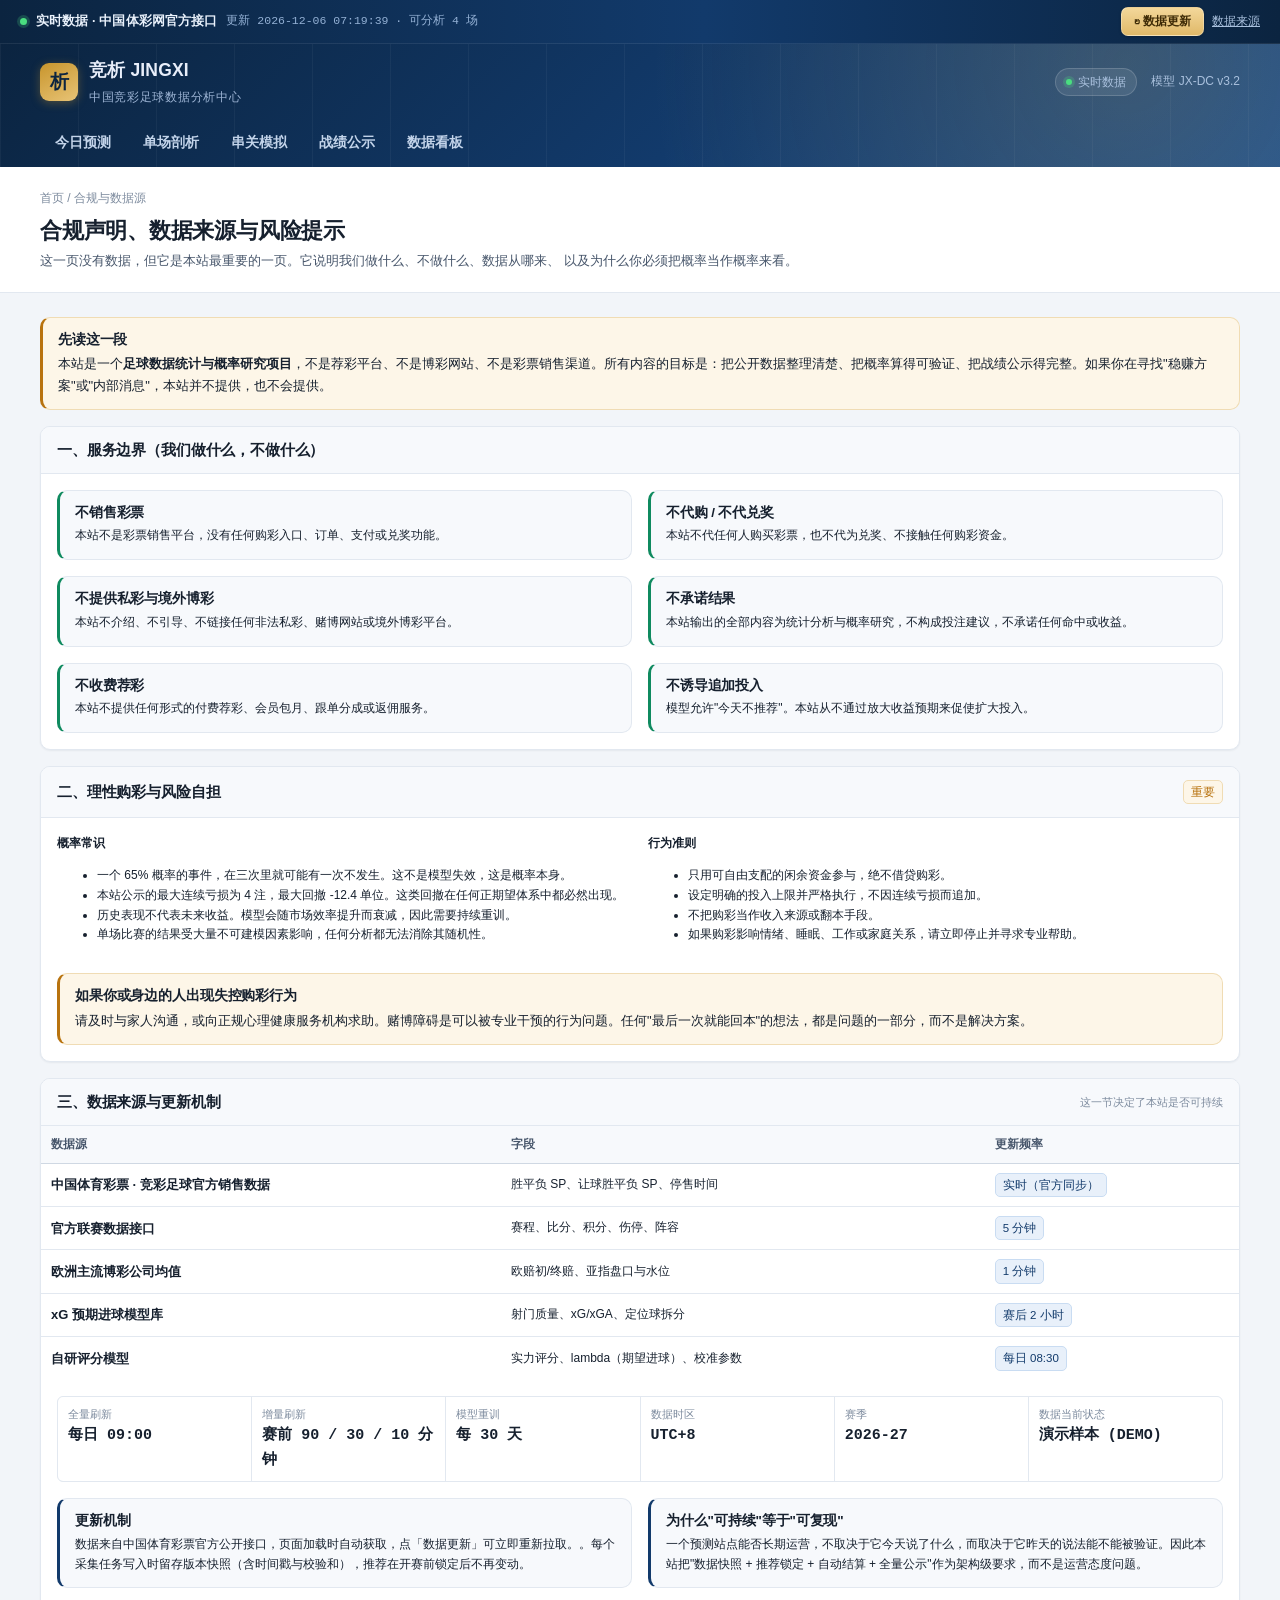
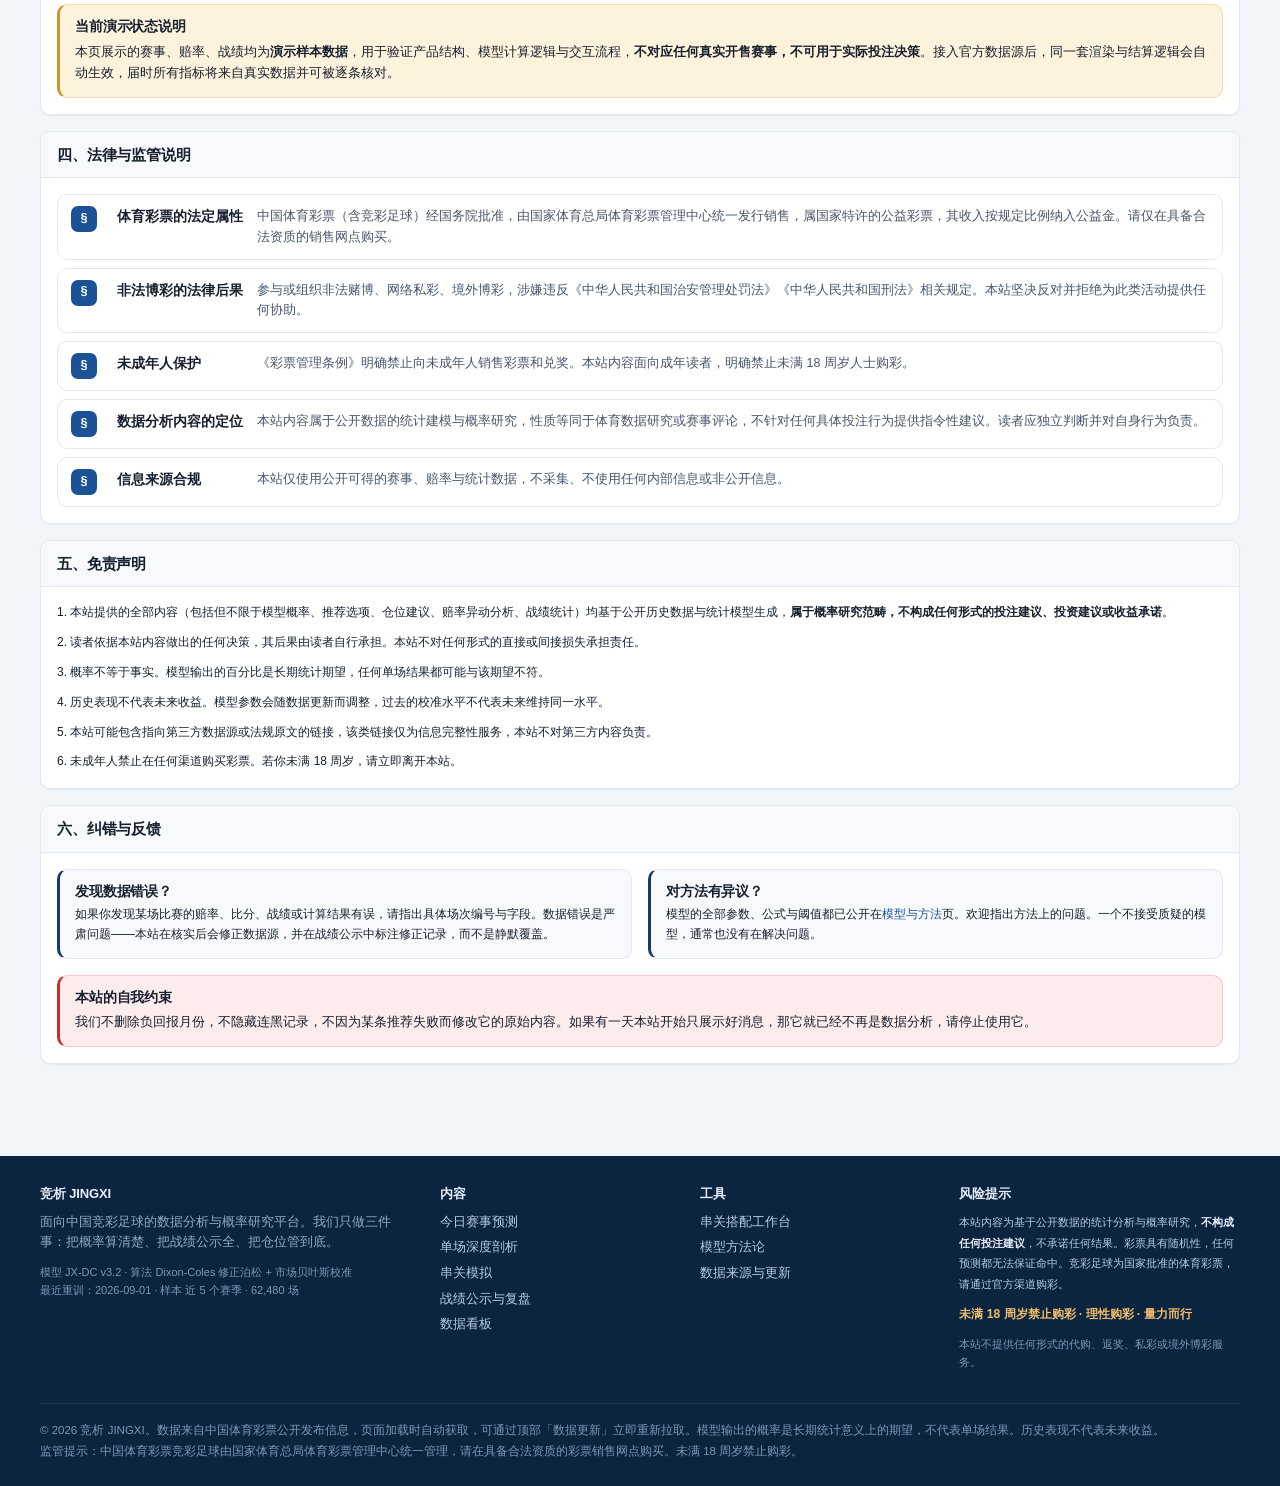
==== commit 68954d66: "串关模拟：关数 = 场数，每注腿数按今日预测结果数逐场取（构成表定稿） 按用户给出的构成表重写枚举逻辑，关数 2/3/4 统一表示 2/3/4 场， 每一场的腿数 = 该场在「今日预测」里的结果数（胜" ====
--- a/compliance.html
+++ b/compliance.html
@@ -5,7 +5,7 @@
 <meta name="viewport" content="width=device-width, initial-scale=1">
 <title>合规声明 · 数据来源 · 理性购彩 | 竞析 JINGXI</title>
 <meta name="description" content="竞析 JINGXI 合规声明：本站不销售彩票、不代购、不返奖、不收费荐彩、不链接任何私彩与境外博彩平台。含服务边界、数据来源与更新机制、理性购彩提示、未成年人保护与免责声明。">
-<link rel="stylesheet" href="assets/css/main.css?v=2026094004">
+<link rel="stylesheet" href="assets/css/main.css?v=2026094005">
 </head>
 <body data-page="law">
 
@@ -20,12 +20,12 @@
 
 <main><div class="wrap" id="law-body"></div></main>
 
-<script src="assets/js/data.js?v=2026094004"></script>
-<script src="assets/js/core.js?v=2026094004"></script>
-<script src="assets/js/datasource.js?v=2026094004"></script>
-<script src="assets/js/parlay.js?v=2026094004"></script>
-<script src="assets/js/app.js?v=2026094004"></script>
-<script src="assets/js/pages-law.js?v=2026094004"></script>
-<script src="assets/js/boot.js?v=2026094004"></script>
+<script src="assets/js/data.js?v=2026094005"></script>
+<script src="assets/js/core.js?v=2026094005"></script>
+<script src="assets/js/datasource.js?v=2026094005"></script>
+<script src="assets/js/parlay.js?v=2026094005"></script>
+<script src="assets/js/app.js?v=2026094005"></script>
+<script src="assets/js/pages-law.js?v=2026094005"></script>
+<script src="assets/js/boot.js?v=2026094005"></script>
 </body>
 </html>
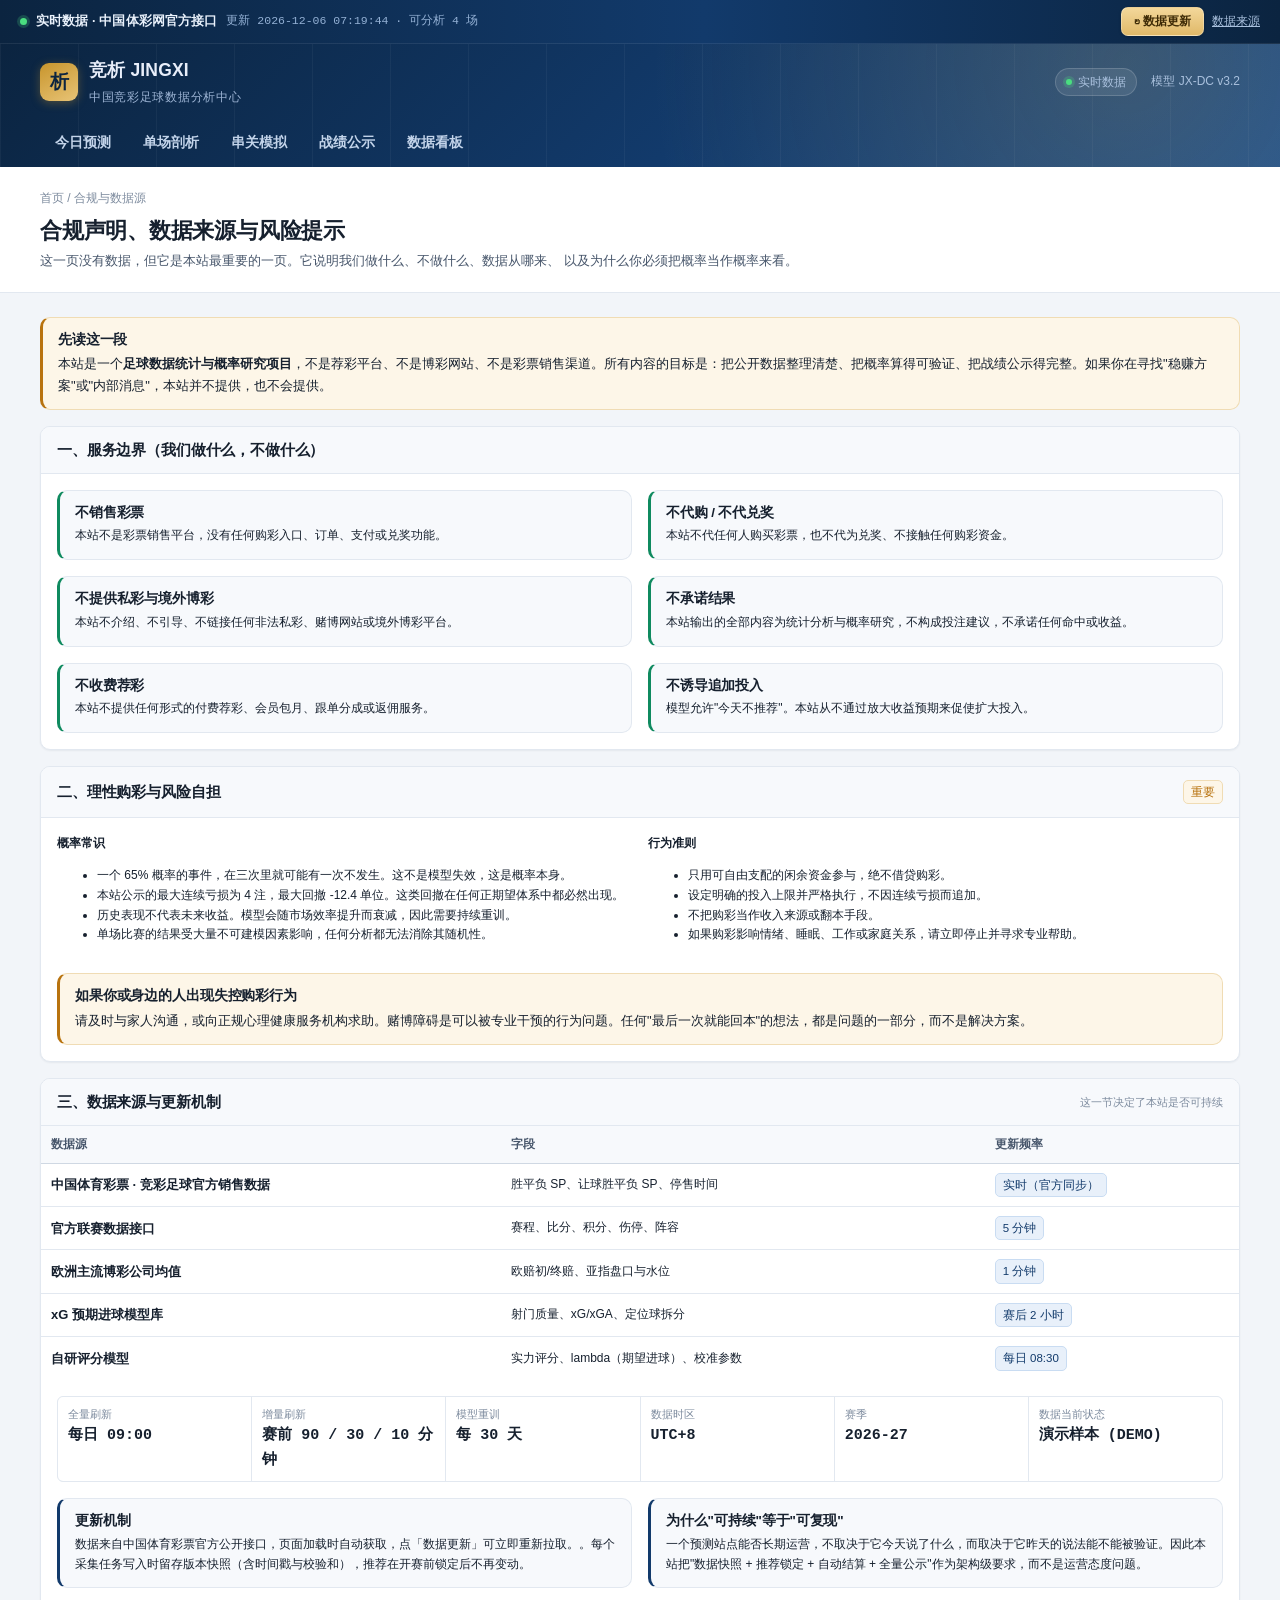
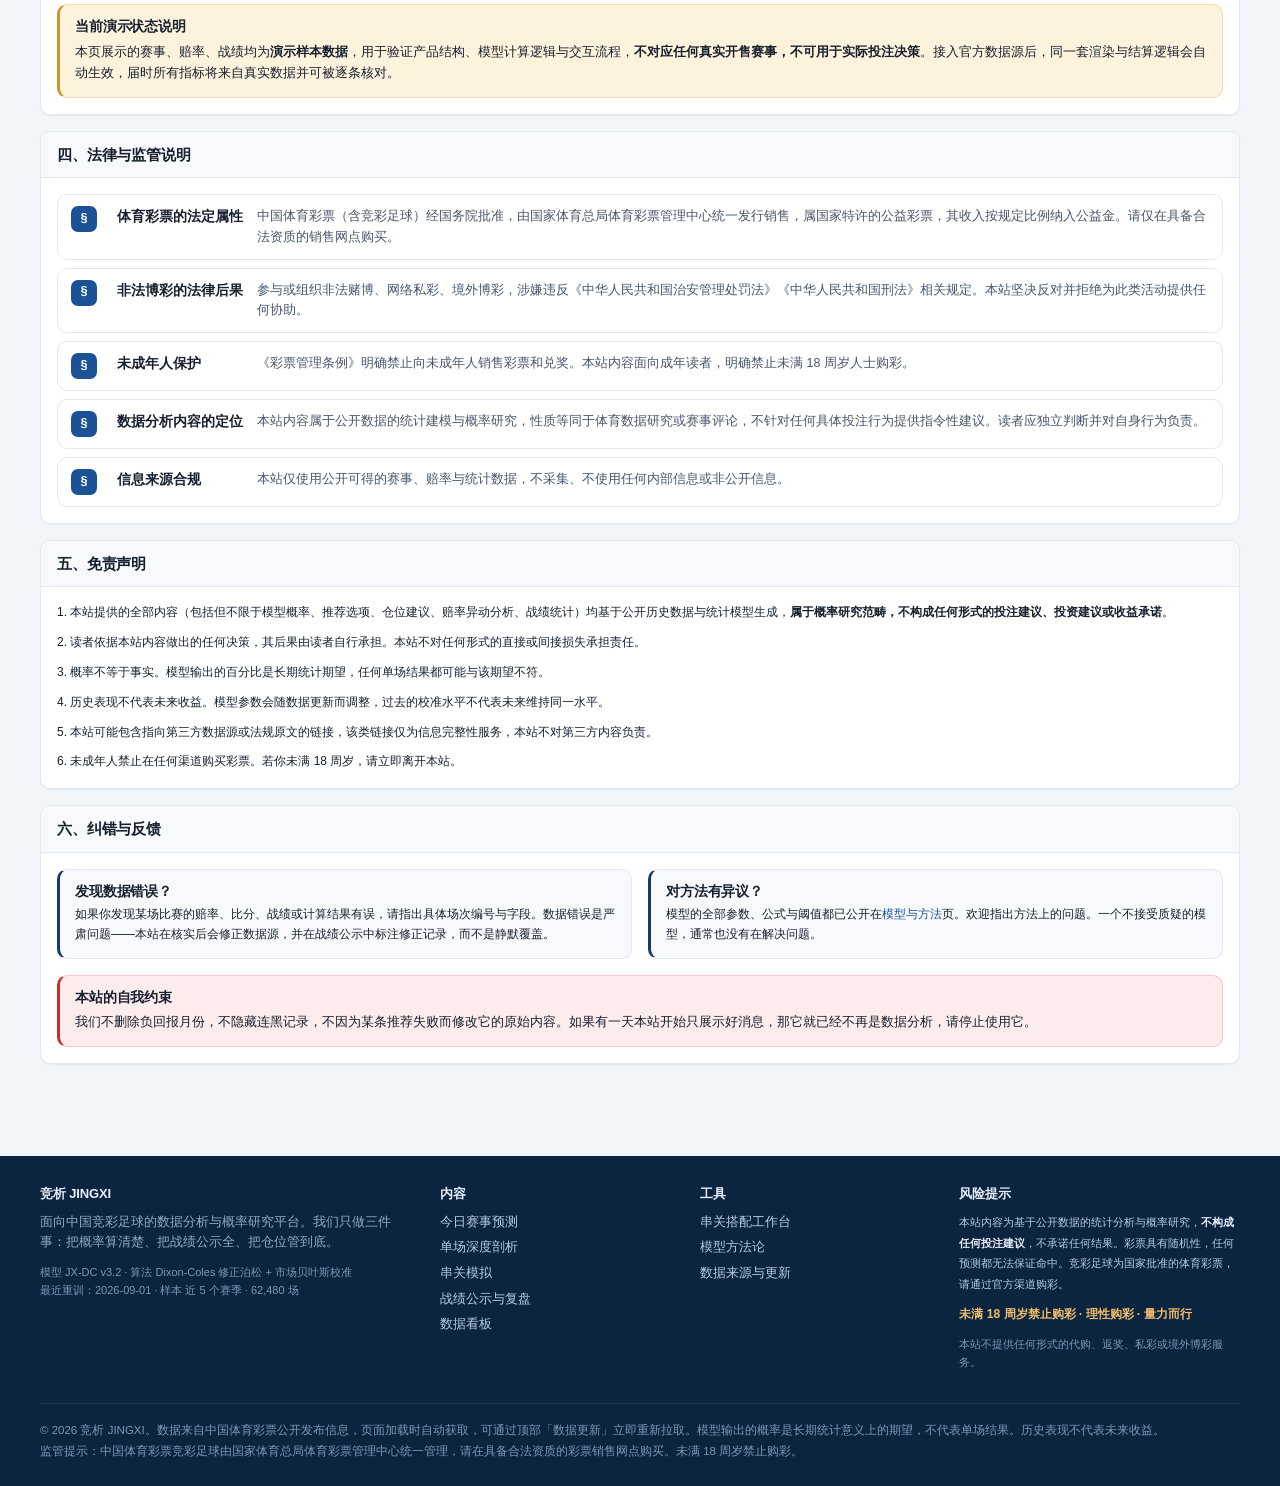
==== commit 5048e4cd: "串关模拟：同一场比赛的结果合并为一条腿（复式）展示 用户反馈：一条腿里不该把同一场的结果拆成多行，应合并显示， 如「周一001 中国女 vs 菲律宾女 总进球 · 2球、3球」。  - 每注内部结构统" ====
--- a/compliance.html
+++ b/compliance.html
@@ -5,7 +5,7 @@
 <meta name="viewport" content="width=device-width, initial-scale=1">
 <title>合规声明 · 数据来源 · 理性购彩 | 竞析 JINGXI</title>
 <meta name="description" content="竞析 JINGXI 合规声明：本站不销售彩票、不代购、不返奖、不收费荐彩、不链接任何私彩与境外博彩平台。含服务边界、数据来源与更新机制、理性购彩提示、未成年人保护与免责声明。">
-<link rel="stylesheet" href="assets/css/main.css?v=2026094005">
+<link rel="stylesheet" href="assets/css/main.css?v=2026094006">
 </head>
 <body data-page="law">
 
@@ -20,12 +20,12 @@
 
 <main><div class="wrap" id="law-body"></div></main>
 
-<script src="assets/js/data.js?v=2026094005"></script>
-<script src="assets/js/core.js?v=2026094005"></script>
-<script src="assets/js/datasource.js?v=2026094005"></script>
-<script src="assets/js/parlay.js?v=2026094005"></script>
-<script src="assets/js/app.js?v=2026094005"></script>
-<script src="assets/js/pages-law.js?v=2026094005"></script>
-<script src="assets/js/boot.js?v=2026094005"></script>
+<script src="assets/js/data.js?v=2026094006"></script>
+<script src="assets/js/core.js?v=2026094006"></script>
+<script src="assets/js/datasource.js?v=2026094006"></script>
+<script src="assets/js/parlay.js?v=2026094006"></script>
+<script src="assets/js/app.js?v=2026094006"></script>
+<script src="assets/js/pages-law.js?v=2026094006"></script>
+<script src="assets/js/boot.js?v=2026094006"></script>
 </body>
 </html>
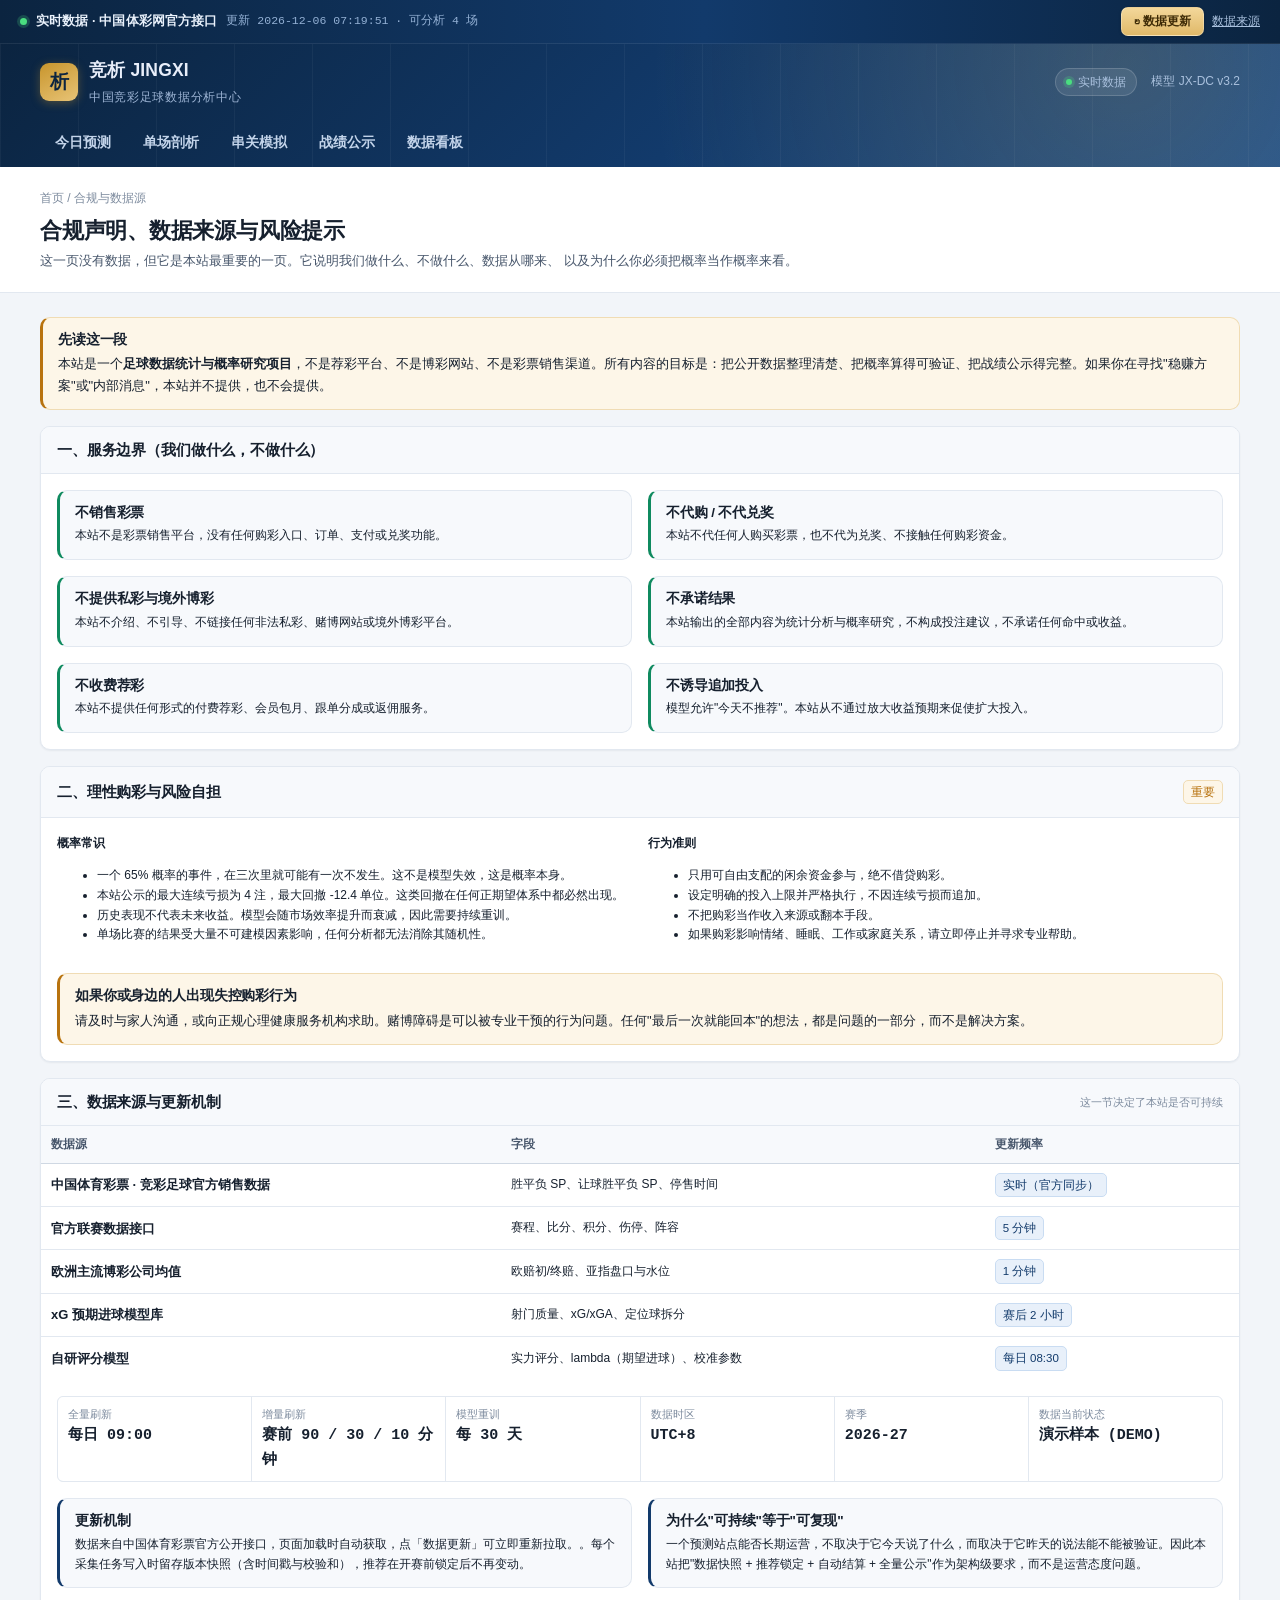
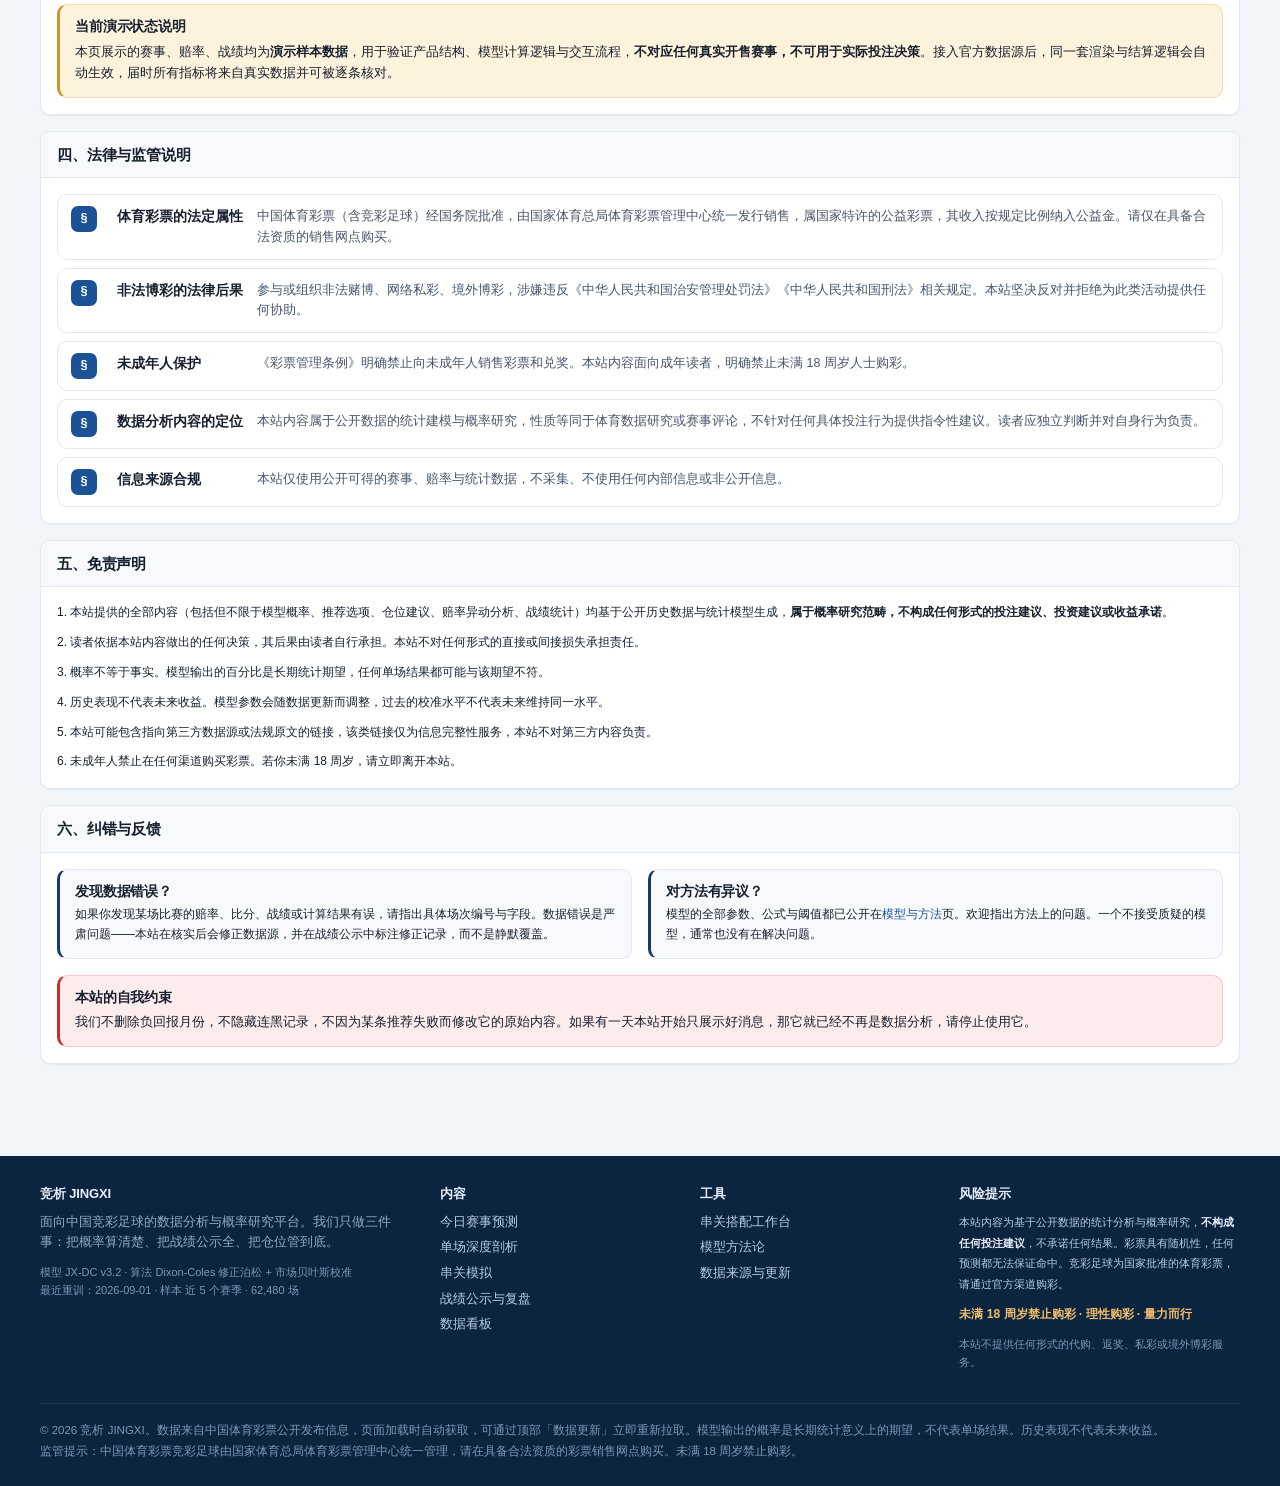
==== commit 6205b428: "串关模拟：同场多结果合并成一条腿时，腿赔率取腿内最高 SP 用户要求：组合赔率里，总进球两个结果按其中最高的赔率计算。  - choicesFor：腿赔率由「各结果 SP 相乘」改为「取腿内最大 SP" ====
--- a/compliance.html
+++ b/compliance.html
@@ -5,7 +5,7 @@
 <meta name="viewport" content="width=device-width, initial-scale=1">
 <title>合规声明 · 数据来源 · 理性购彩 | 竞析 JINGXI</title>
 <meta name="description" content="竞析 JINGXI 合规声明：本站不销售彩票、不代购、不返奖、不收费荐彩、不链接任何私彩与境外博彩平台。含服务边界、数据来源与更新机制、理性购彩提示、未成年人保护与免责声明。">
-<link rel="stylesheet" href="assets/css/main.css?v=2026094006">
+<link rel="stylesheet" href="assets/css/main.css?v=2026094007">
 </head>
 <body data-page="law">
 
@@ -20,12 +20,12 @@
 
 <main><div class="wrap" id="law-body"></div></main>
 
-<script src="assets/js/data.js?v=2026094006"></script>
-<script src="assets/js/core.js?v=2026094006"></script>
-<script src="assets/js/datasource.js?v=2026094006"></script>
-<script src="assets/js/parlay.js?v=2026094006"></script>
-<script src="assets/js/app.js?v=2026094006"></script>
-<script src="assets/js/pages-law.js?v=2026094006"></script>
-<script src="assets/js/boot.js?v=2026094006"></script>
+<script src="assets/js/data.js?v=2026094007"></script>
+<script src="assets/js/core.js?v=2026094007"></script>
+<script src="assets/js/datasource.js?v=2026094007"></script>
+<script src="assets/js/parlay.js?v=2026094007"></script>
+<script src="assets/js/app.js?v=2026094007"></script>
+<script src="assets/js/pages-law.js?v=2026094007"></script>
+<script src="assets/js/boot.js?v=2026094007"></script>
 </body>
 </html>
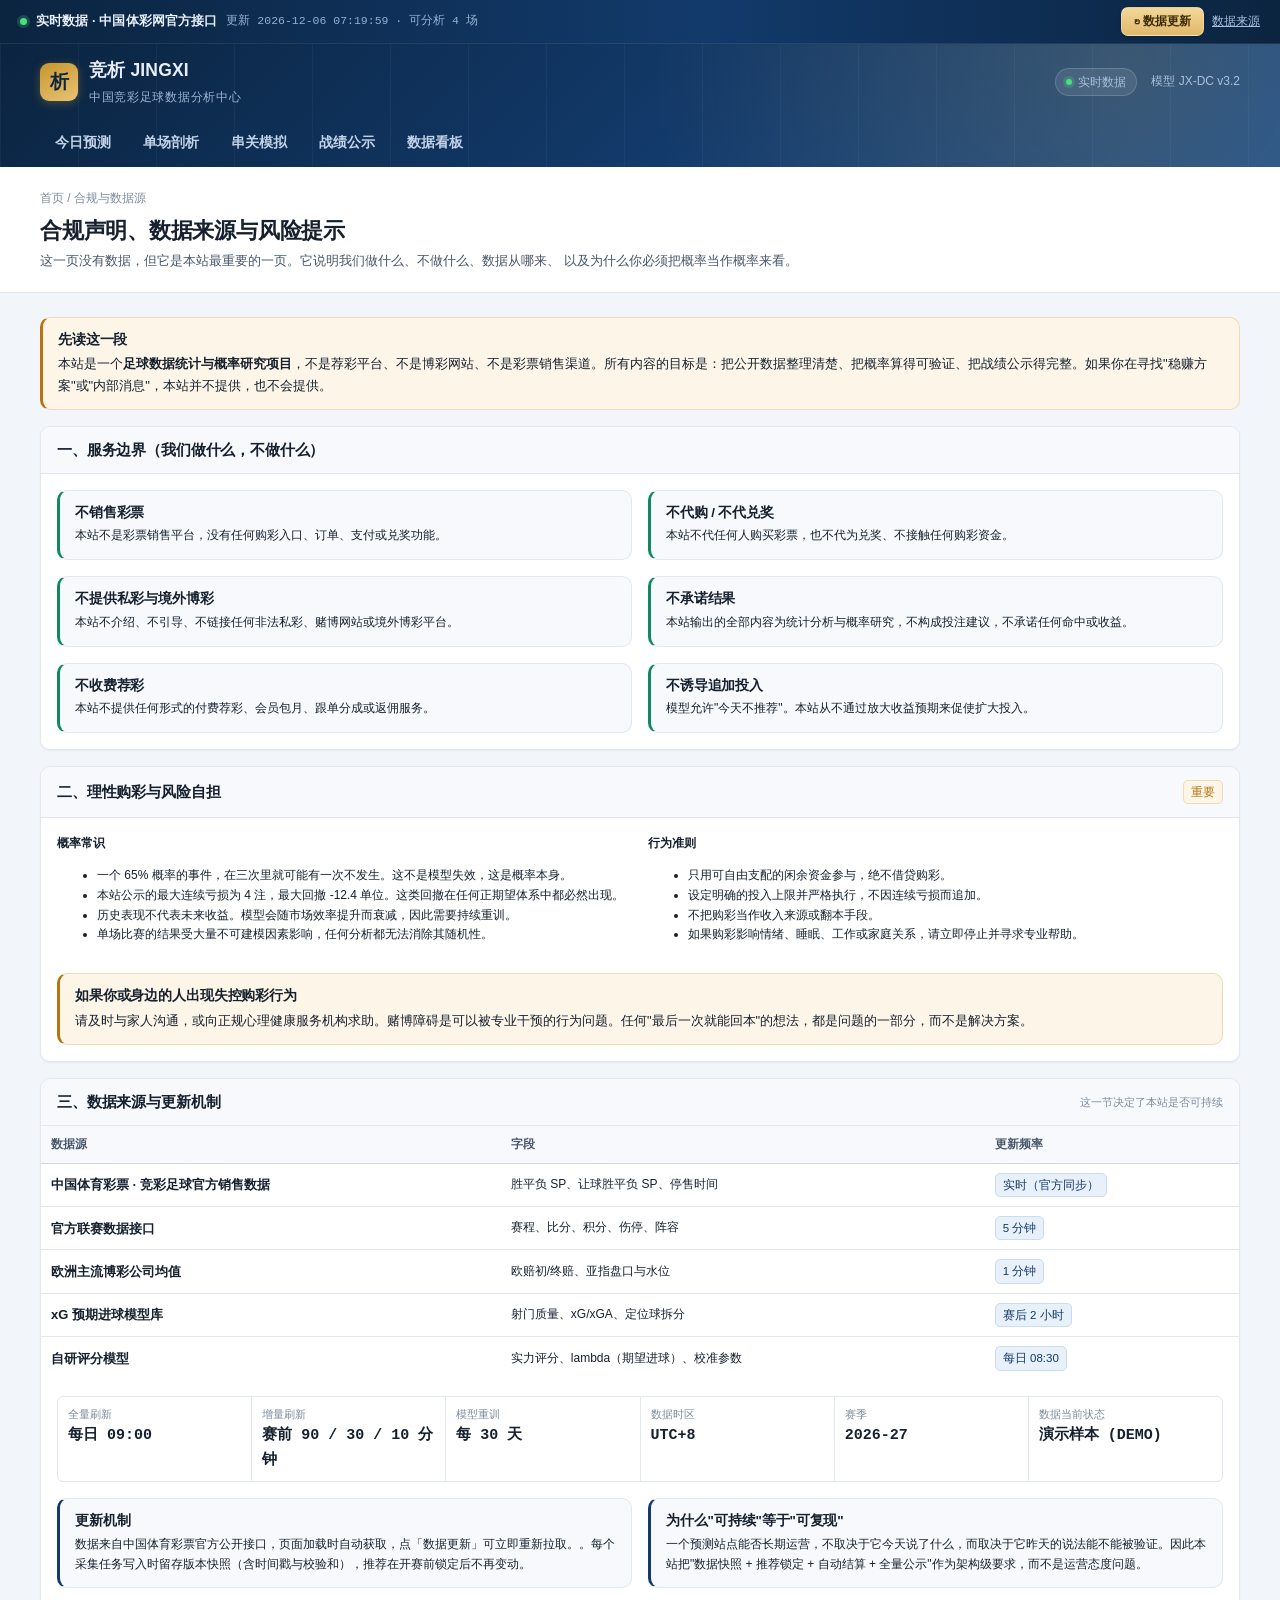
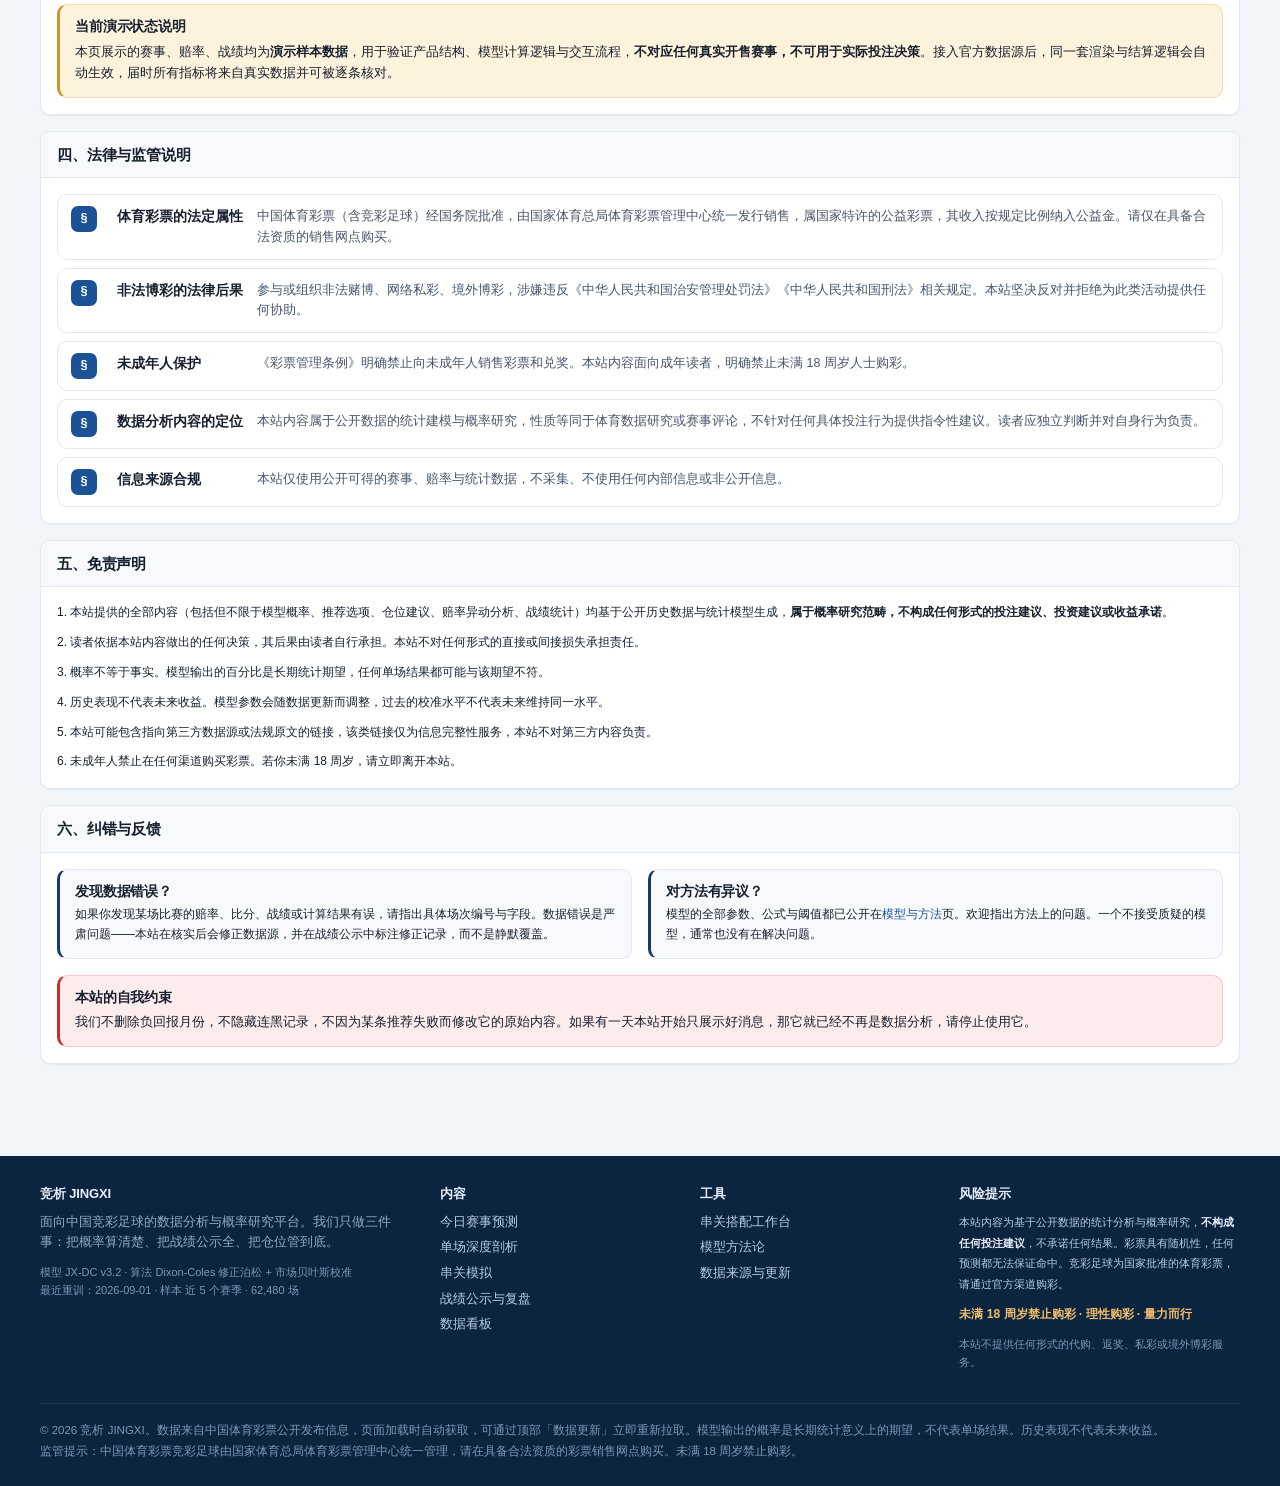
==== commit 9ec0f1b1: "串关模拟：腿概率改为「腿内各结果概率相加」 用户确认的口径：一条腿 = 一场比赛的一个玩法，腿内多结果是覆盖关系。  - choicesFor：腿概率由「各结果概率相乘」改为「相加」（任选其一命中即算" ====
--- a/compliance.html
+++ b/compliance.html
@@ -5,7 +5,7 @@
 <meta name="viewport" content="width=device-width, initial-scale=1">
 <title>合规声明 · 数据来源 · 理性购彩 | 竞析 JINGXI</title>
 <meta name="description" content="竞析 JINGXI 合规声明：本站不销售彩票、不代购、不返奖、不收费荐彩、不链接任何私彩与境外博彩平台。含服务边界、数据来源与更新机制、理性购彩提示、未成年人保护与免责声明。">
-<link rel="stylesheet" href="assets/css/main.css?v=2026094007">
+<link rel="stylesheet" href="assets/css/main.css?v=2026094008">
 </head>
 <body data-page="law">
 
@@ -20,12 +20,12 @@
 
 <main><div class="wrap" id="law-body"></div></main>
 
-<script src="assets/js/data.js?v=2026094007"></script>
-<script src="assets/js/core.js?v=2026094007"></script>
-<script src="assets/js/datasource.js?v=2026094007"></script>
-<script src="assets/js/parlay.js?v=2026094007"></script>
-<script src="assets/js/app.js?v=2026094007"></script>
-<script src="assets/js/pages-law.js?v=2026094007"></script>
-<script src="assets/js/boot.js?v=2026094007"></script>
+<script src="assets/js/data.js?v=2026094008"></script>
+<script src="assets/js/core.js?v=2026094008"></script>
+<script src="assets/js/datasource.js?v=2026094008"></script>
+<script src="assets/js/parlay.js?v=2026094008"></script>
+<script src="assets/js/app.js?v=2026094008"></script>
+<script src="assets/js/pages-law.js?v=2026094008"></script>
+<script src="assets/js/boot.js?v=2026094008"></script>
 </body>
 </html>
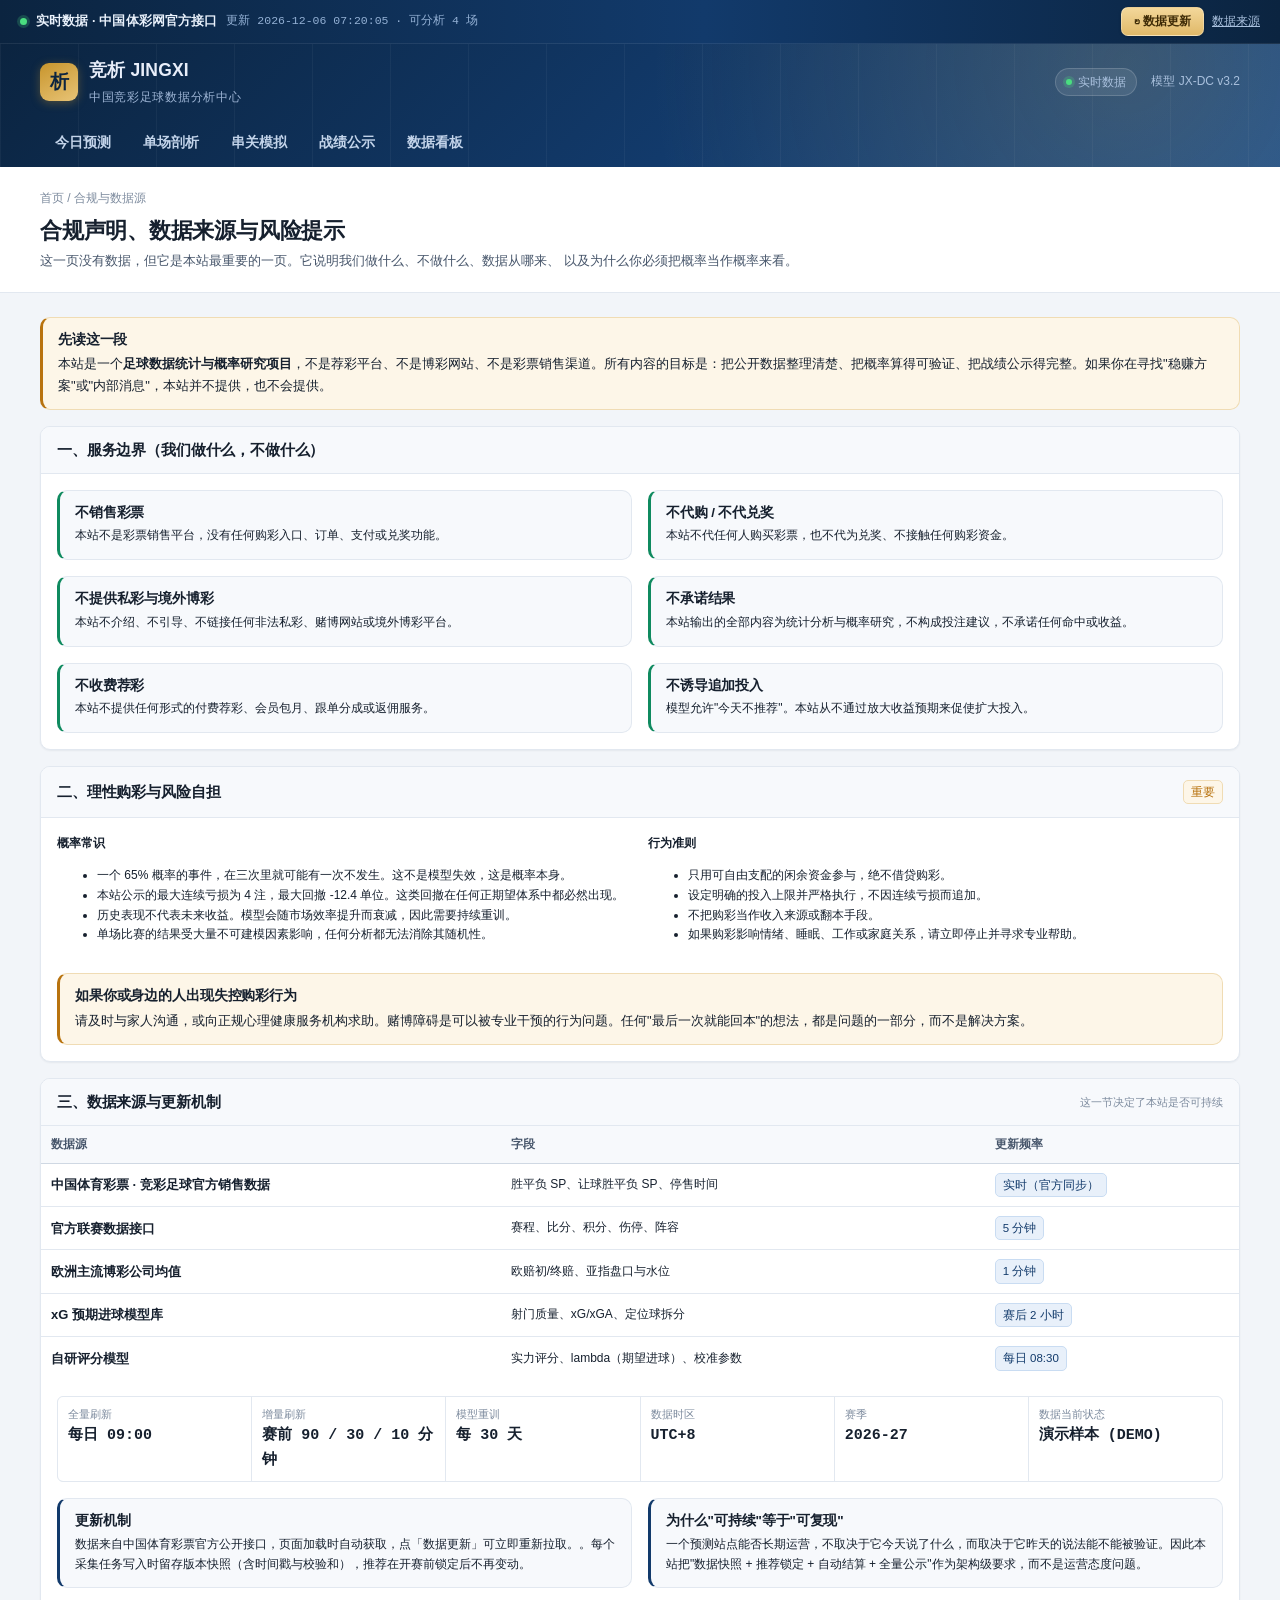
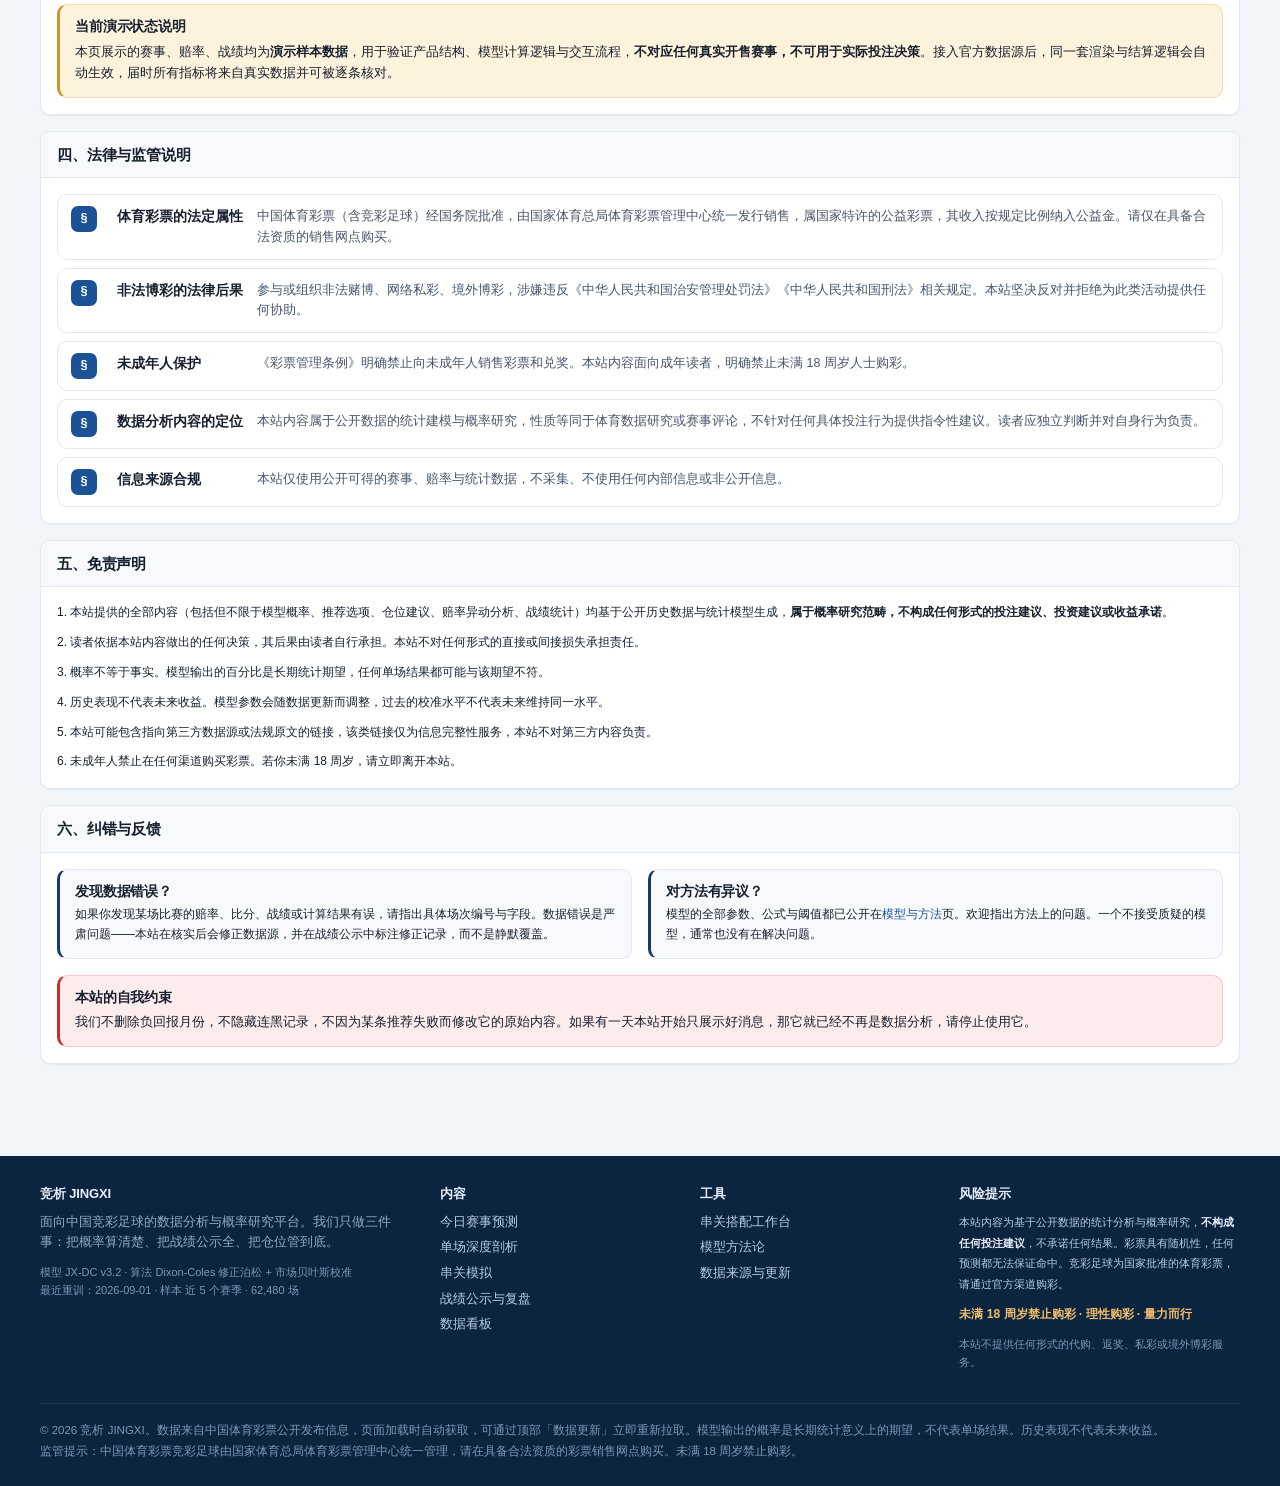
==== commit d3a20aaf: "串关模拟：「按赔率混合组合」改为「手动混合组合」（手动选场+每场自由搭配玩法） - 新增手动选场卡片：从「今日预测」勾选场次，每场自由搭配 5 种玩法（胜平负/让球/总进球/半全场/比分，无推荐的玩法" ====
--- a/compliance.html
+++ b/compliance.html
@@ -5,7 +5,7 @@
 <meta name="viewport" content="width=device-width, initial-scale=1">
 <title>合规声明 · 数据来源 · 理性购彩 | 竞析 JINGXI</title>
 <meta name="description" content="竞析 JINGXI 合规声明：本站不销售彩票、不代购、不返奖、不收费荐彩、不链接任何私彩与境外博彩平台。含服务边界、数据来源与更新机制、理性购彩提示、未成年人保护与免责声明。">
-<link rel="stylesheet" href="assets/css/main.css?v=2026094008">
+<link rel="stylesheet" href="assets/css/main.css?v=2026094009">
 </head>
 <body data-page="law">
 
@@ -20,12 +20,12 @@
 
 <main><div class="wrap" id="law-body"></div></main>
 
-<script src="assets/js/data.js?v=2026094008"></script>
-<script src="assets/js/core.js?v=2026094008"></script>
-<script src="assets/js/datasource.js?v=2026094008"></script>
-<script src="assets/js/parlay.js?v=2026094008"></script>
-<script src="assets/js/app.js?v=2026094008"></script>
-<script src="assets/js/pages-law.js?v=2026094008"></script>
-<script src="assets/js/boot.js?v=2026094008"></script>
+<script src="assets/js/data.js?v=2026094009"></script>
+<script src="assets/js/core.js?v=2026094009"></script>
+<script src="assets/js/datasource.js?v=2026094009"></script>
+<script src="assets/js/parlay.js?v=2026094009"></script>
+<script src="assets/js/app.js?v=2026094009"></script>
+<script src="assets/js/pages-law.js?v=2026094009"></script>
+<script src="assets/js/boot.js?v=2026094009"></script>
 </body>
 </html>
